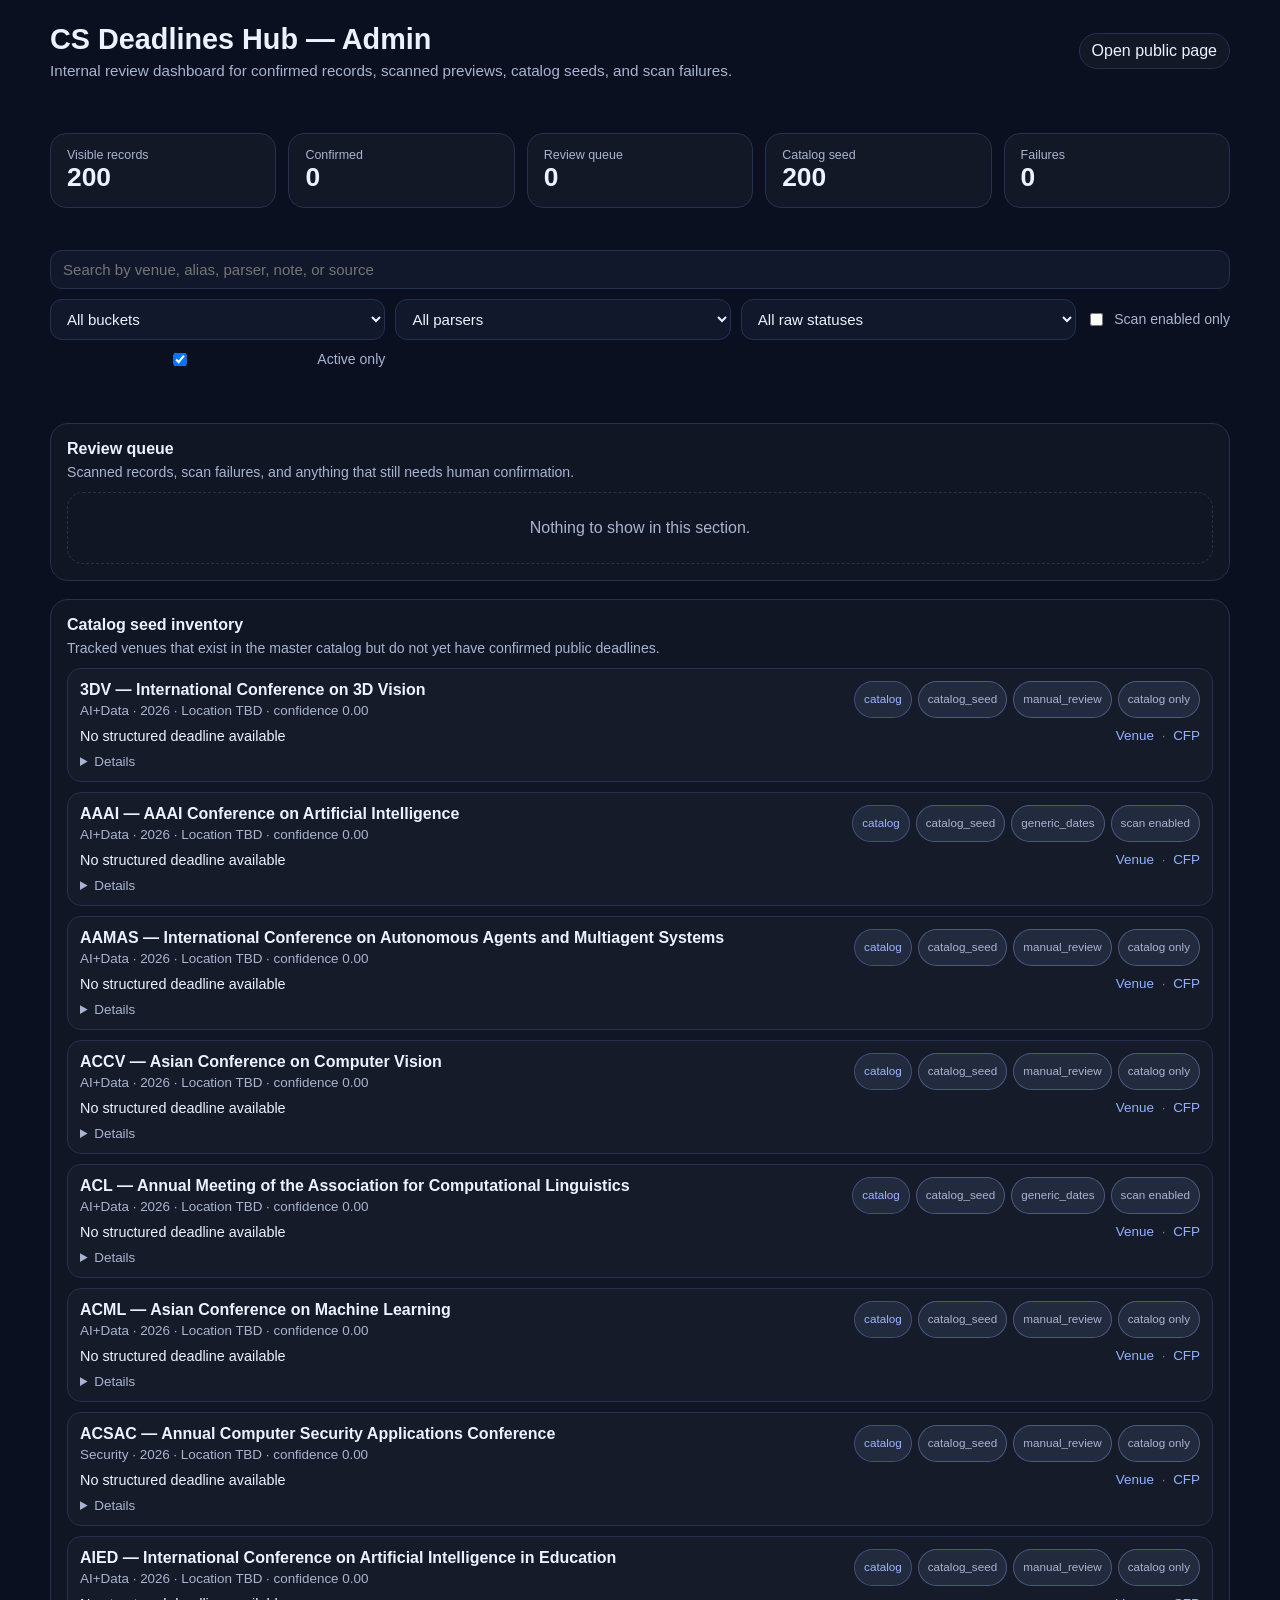
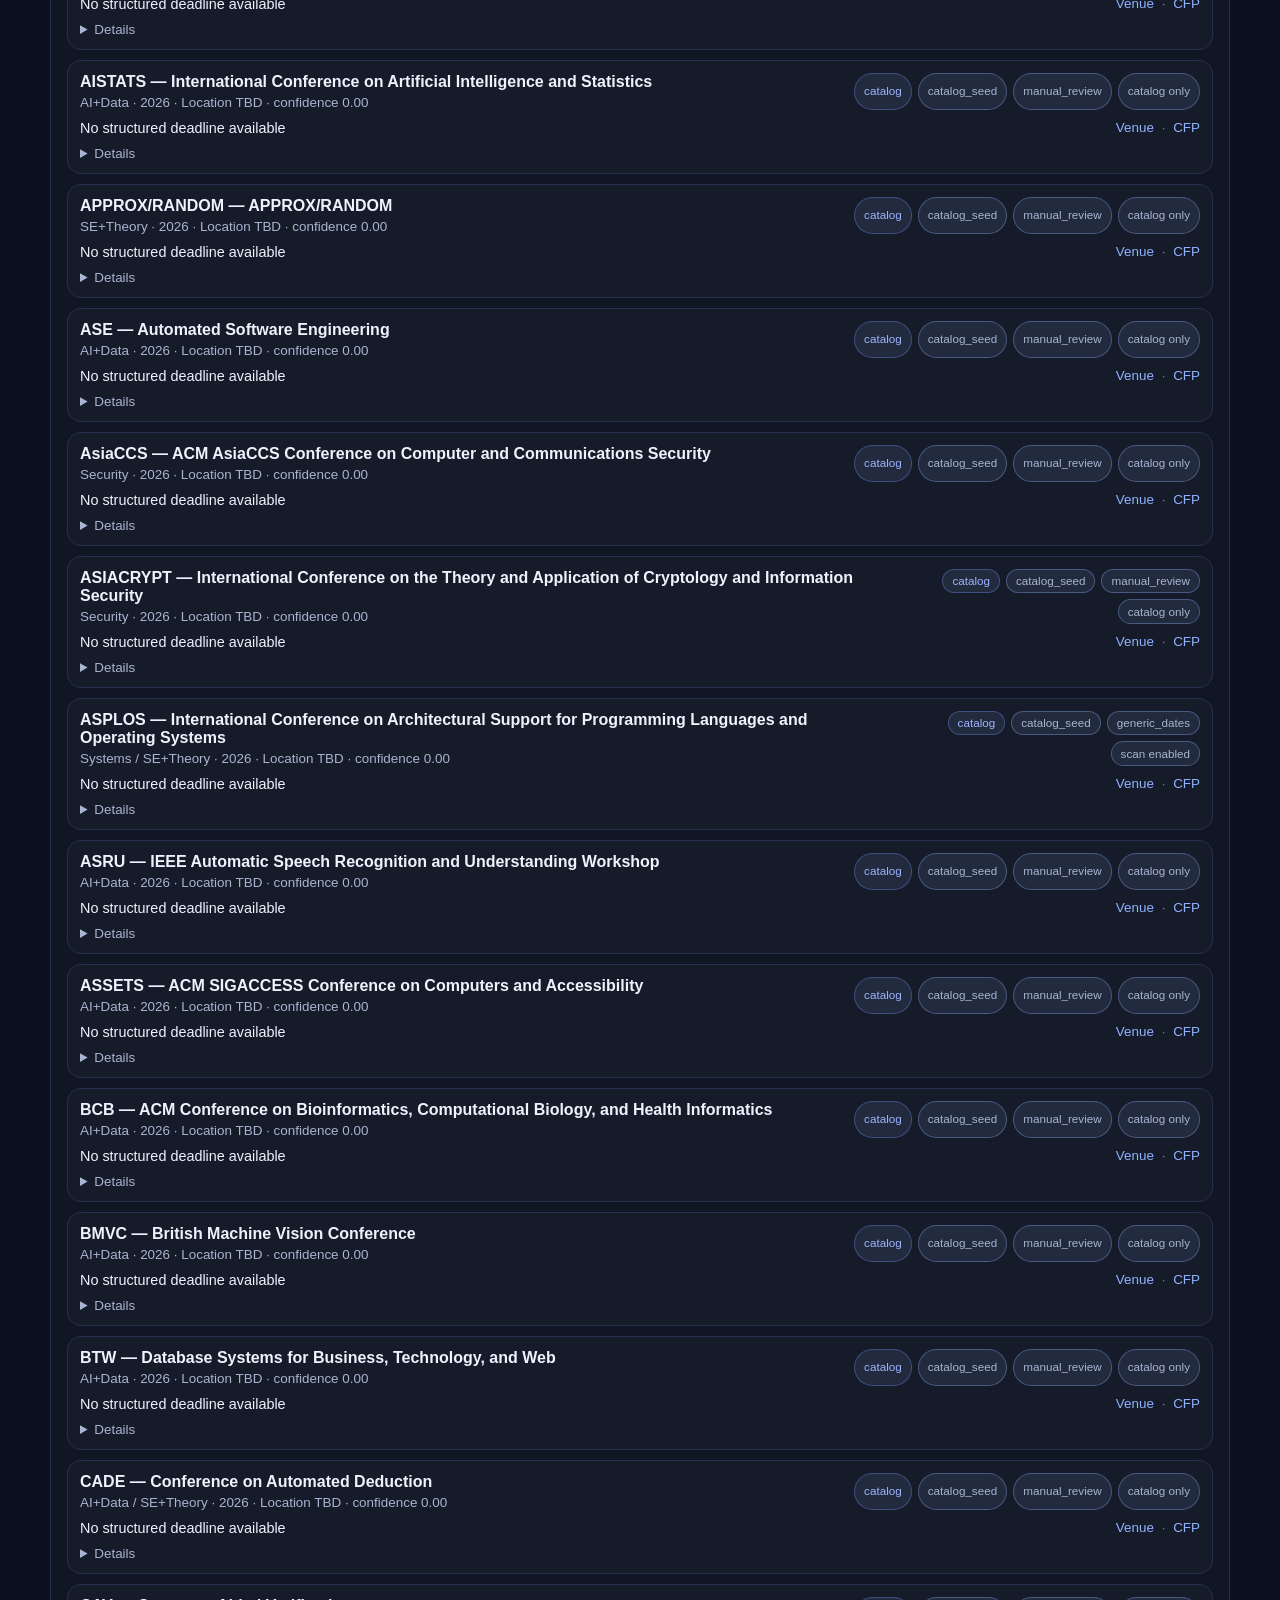
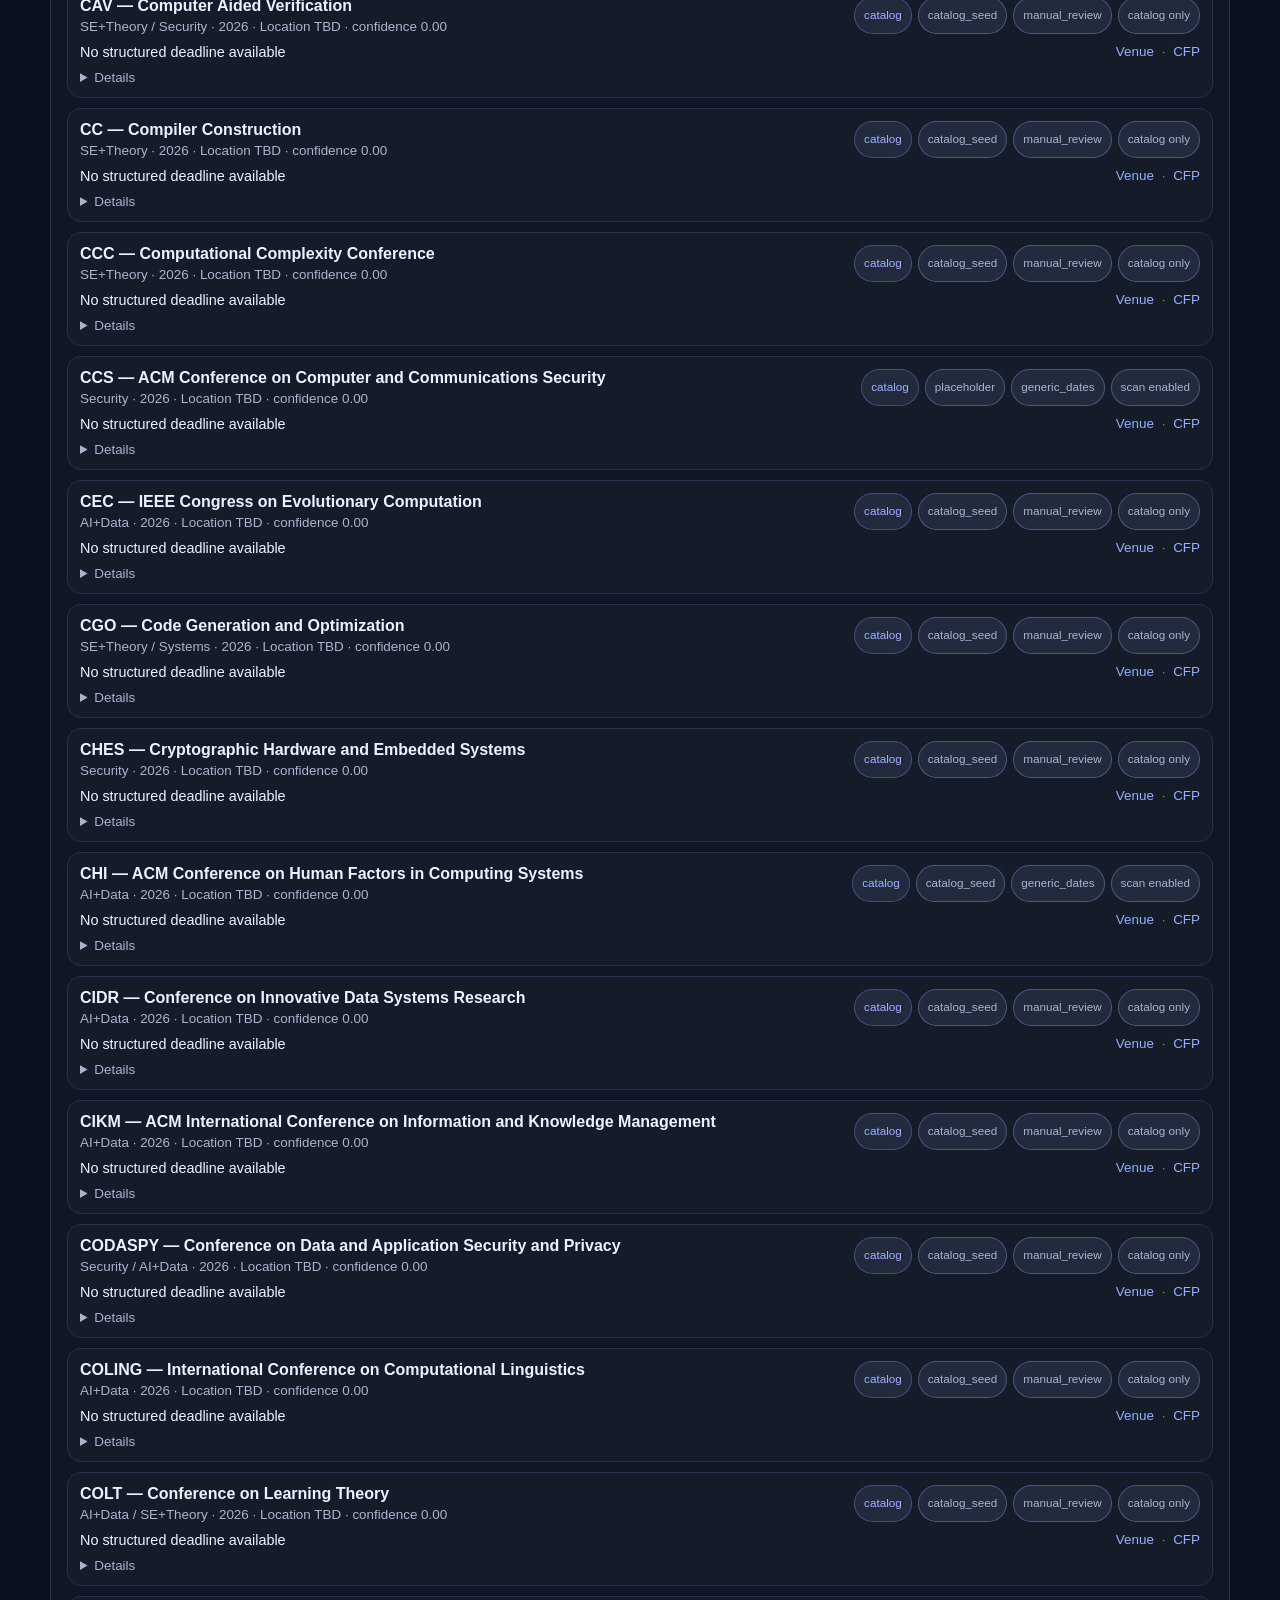
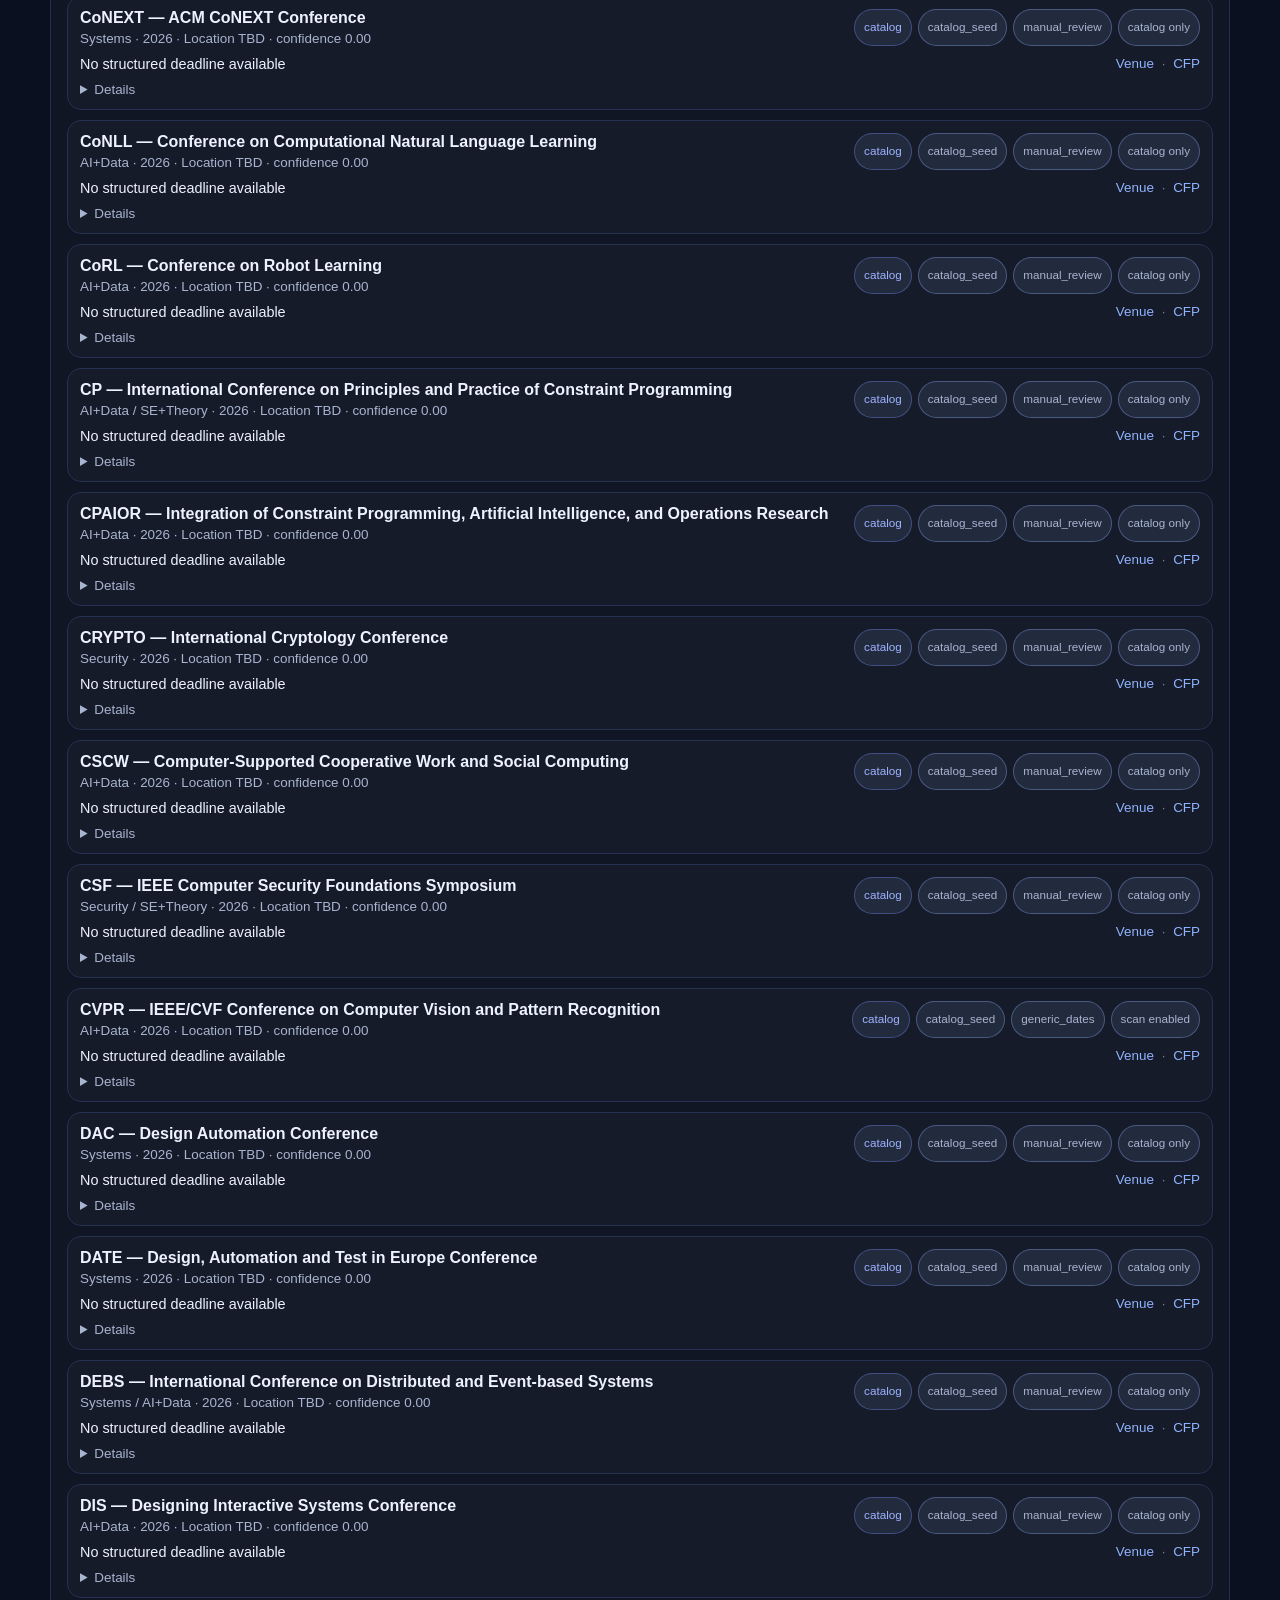
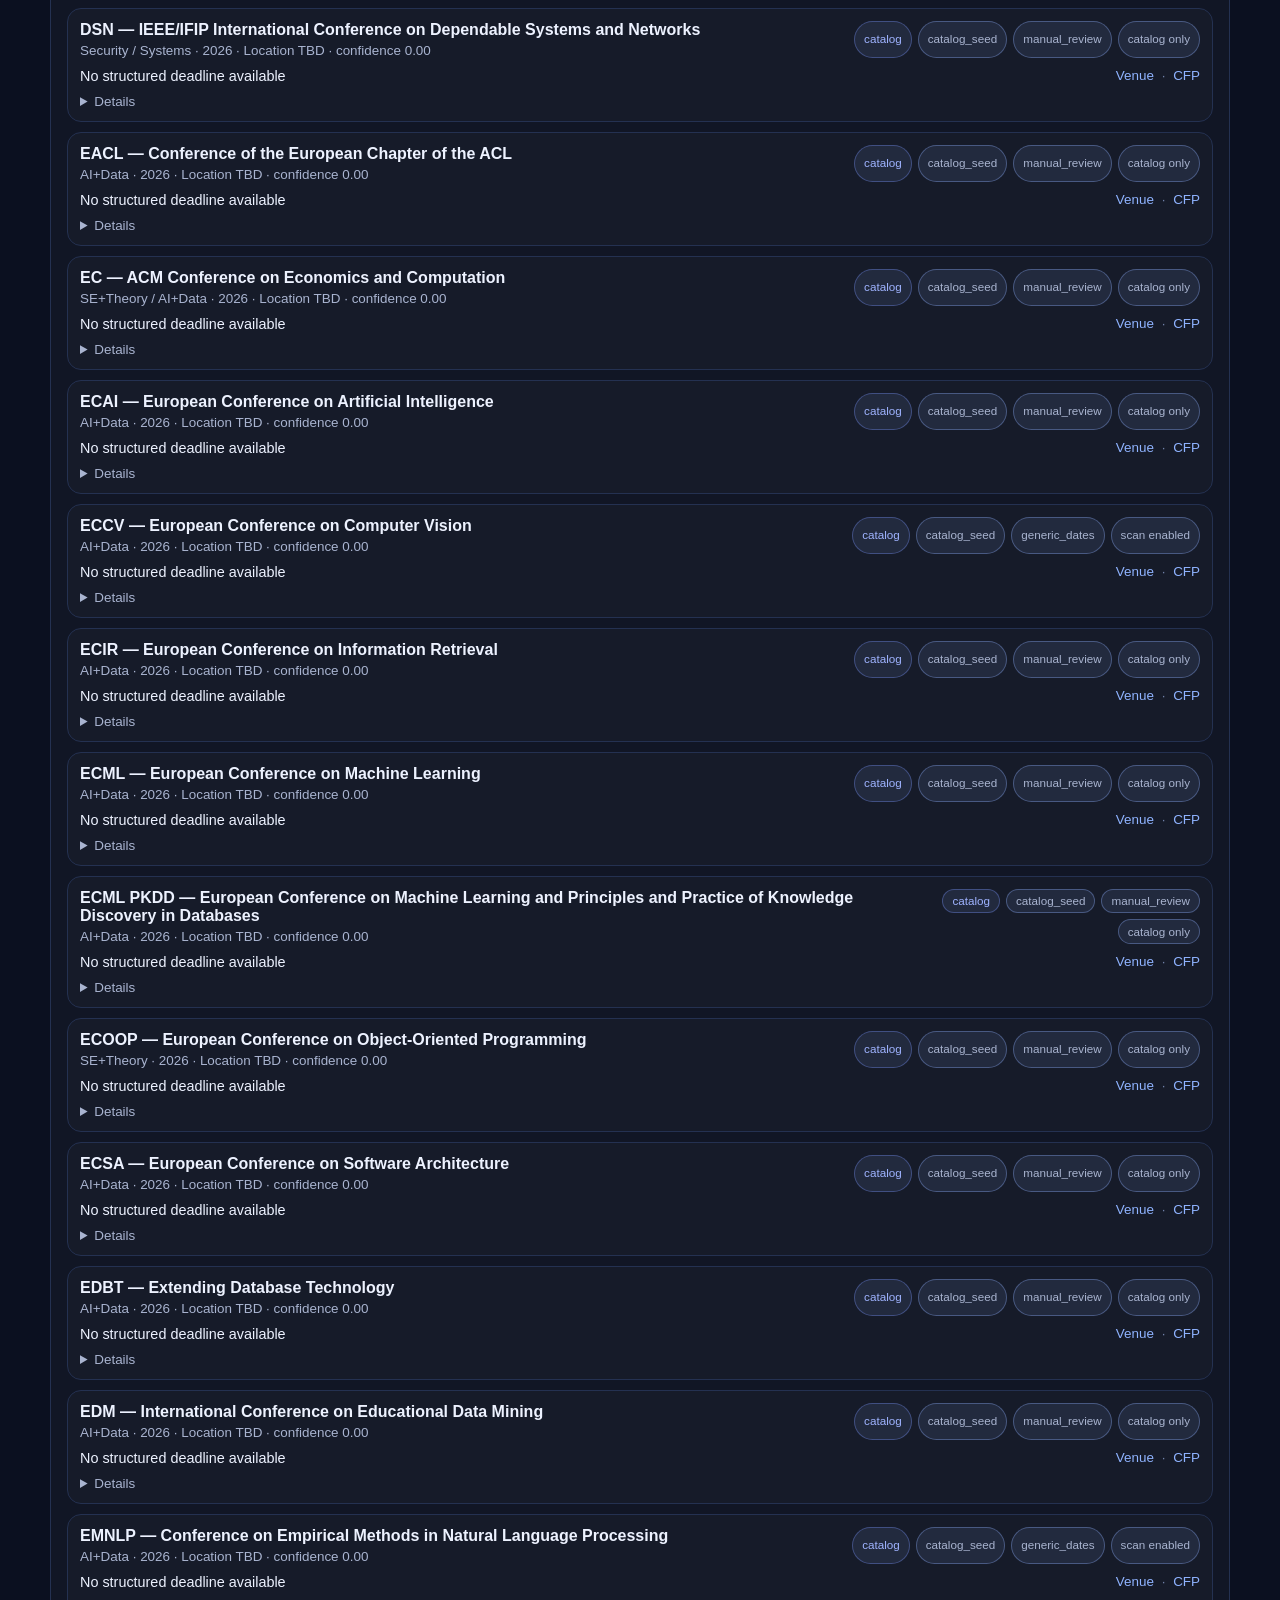
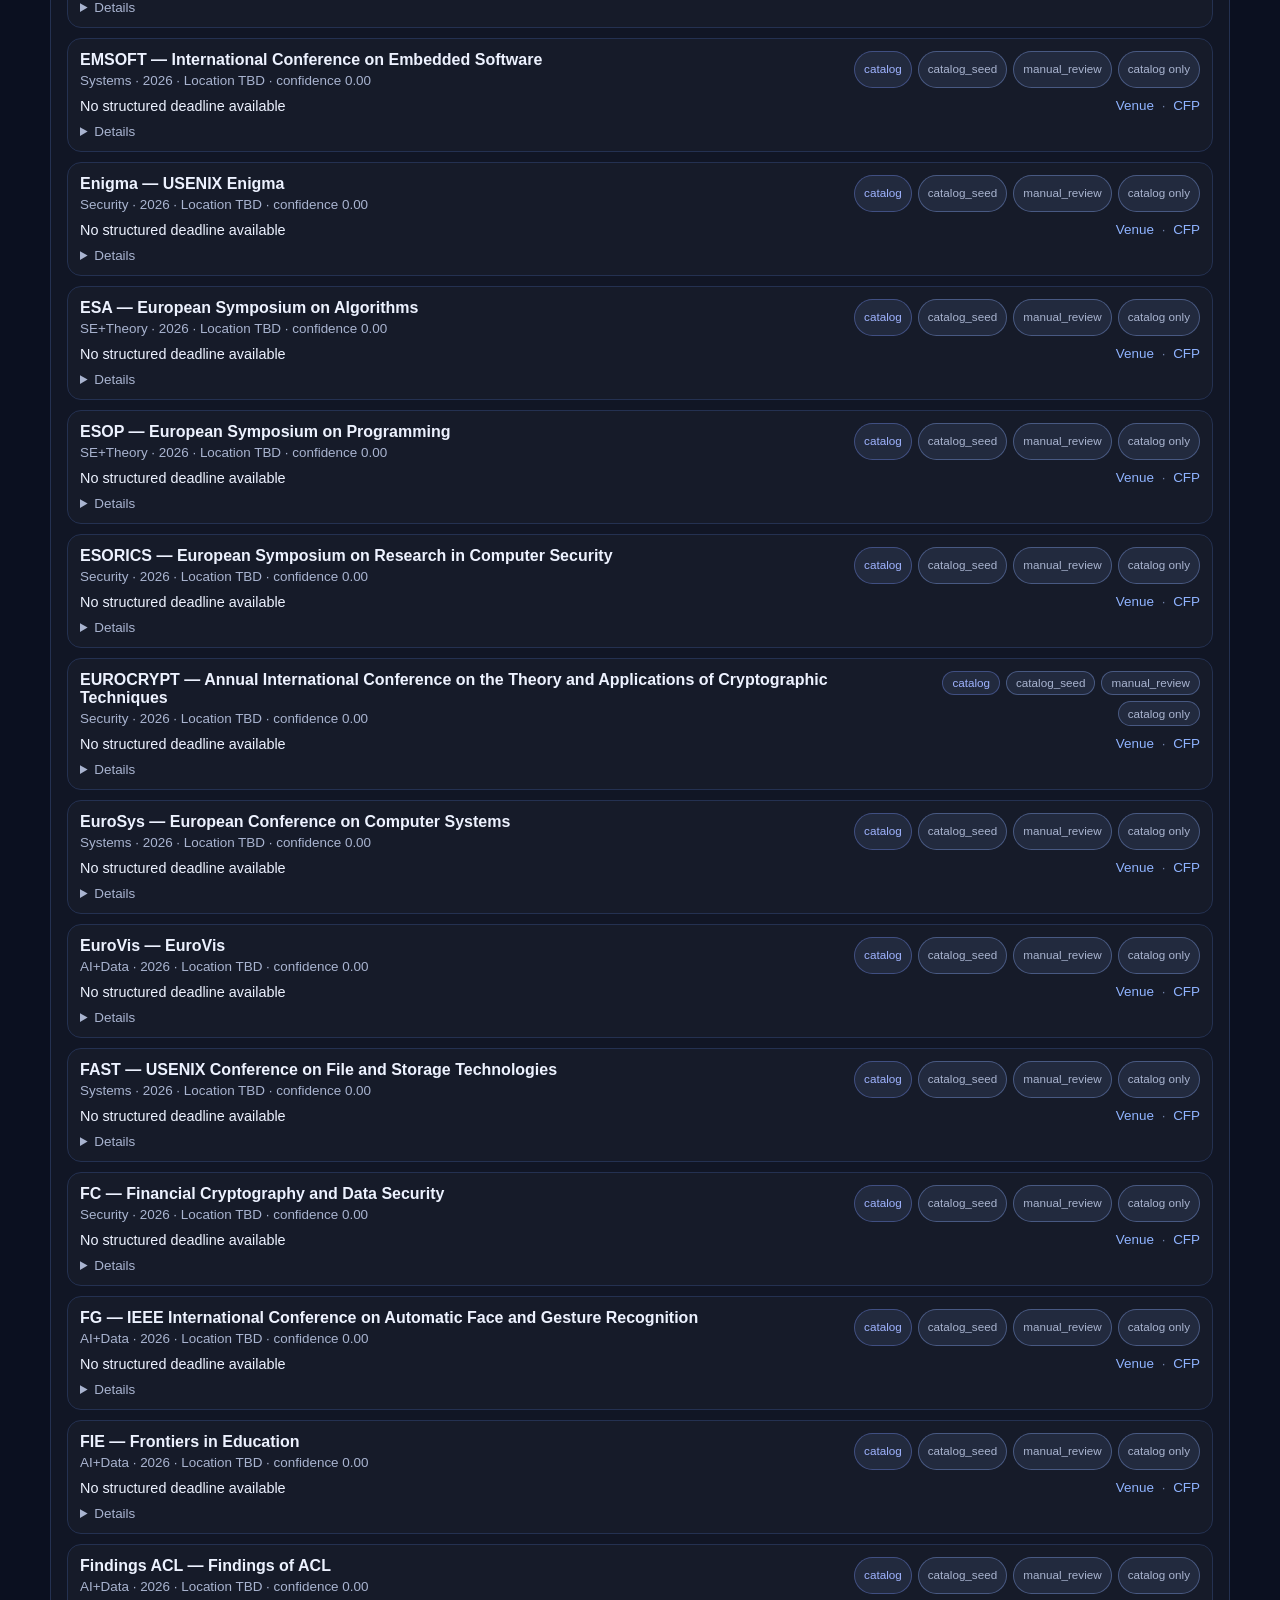
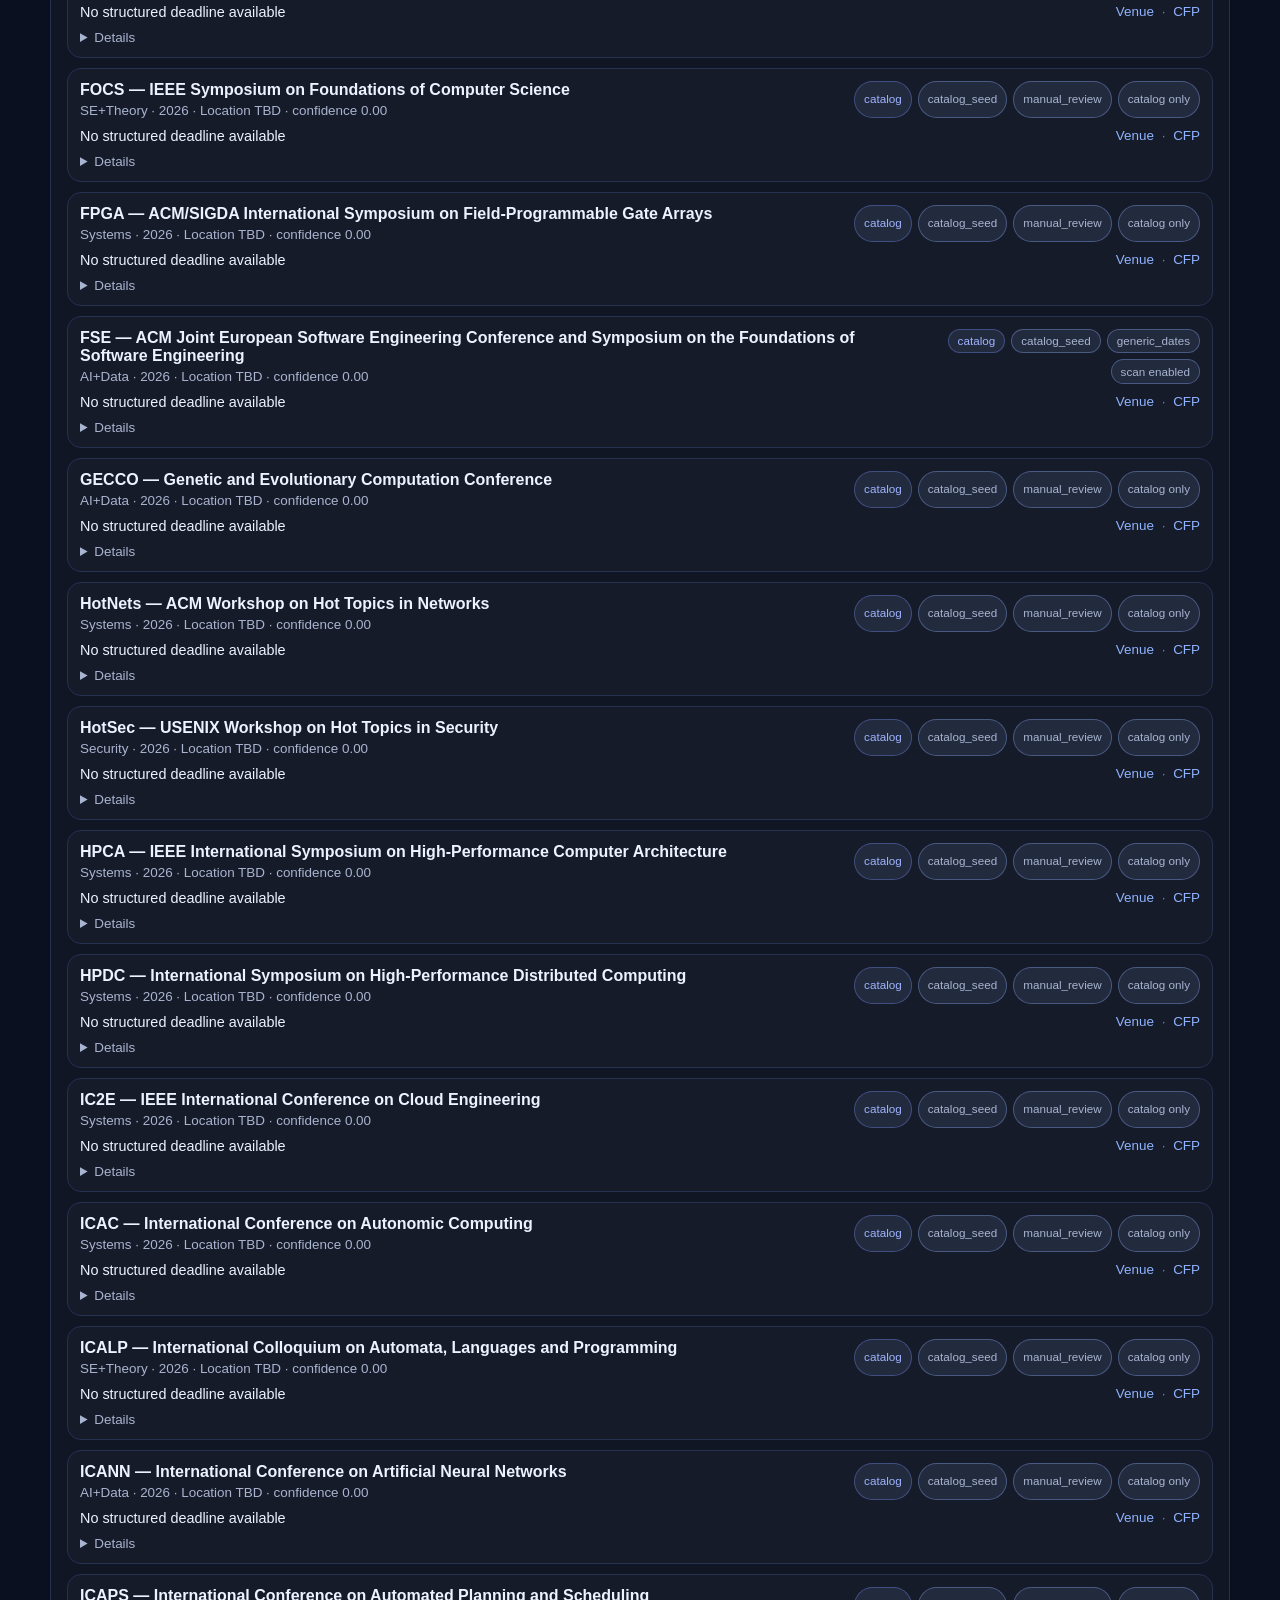
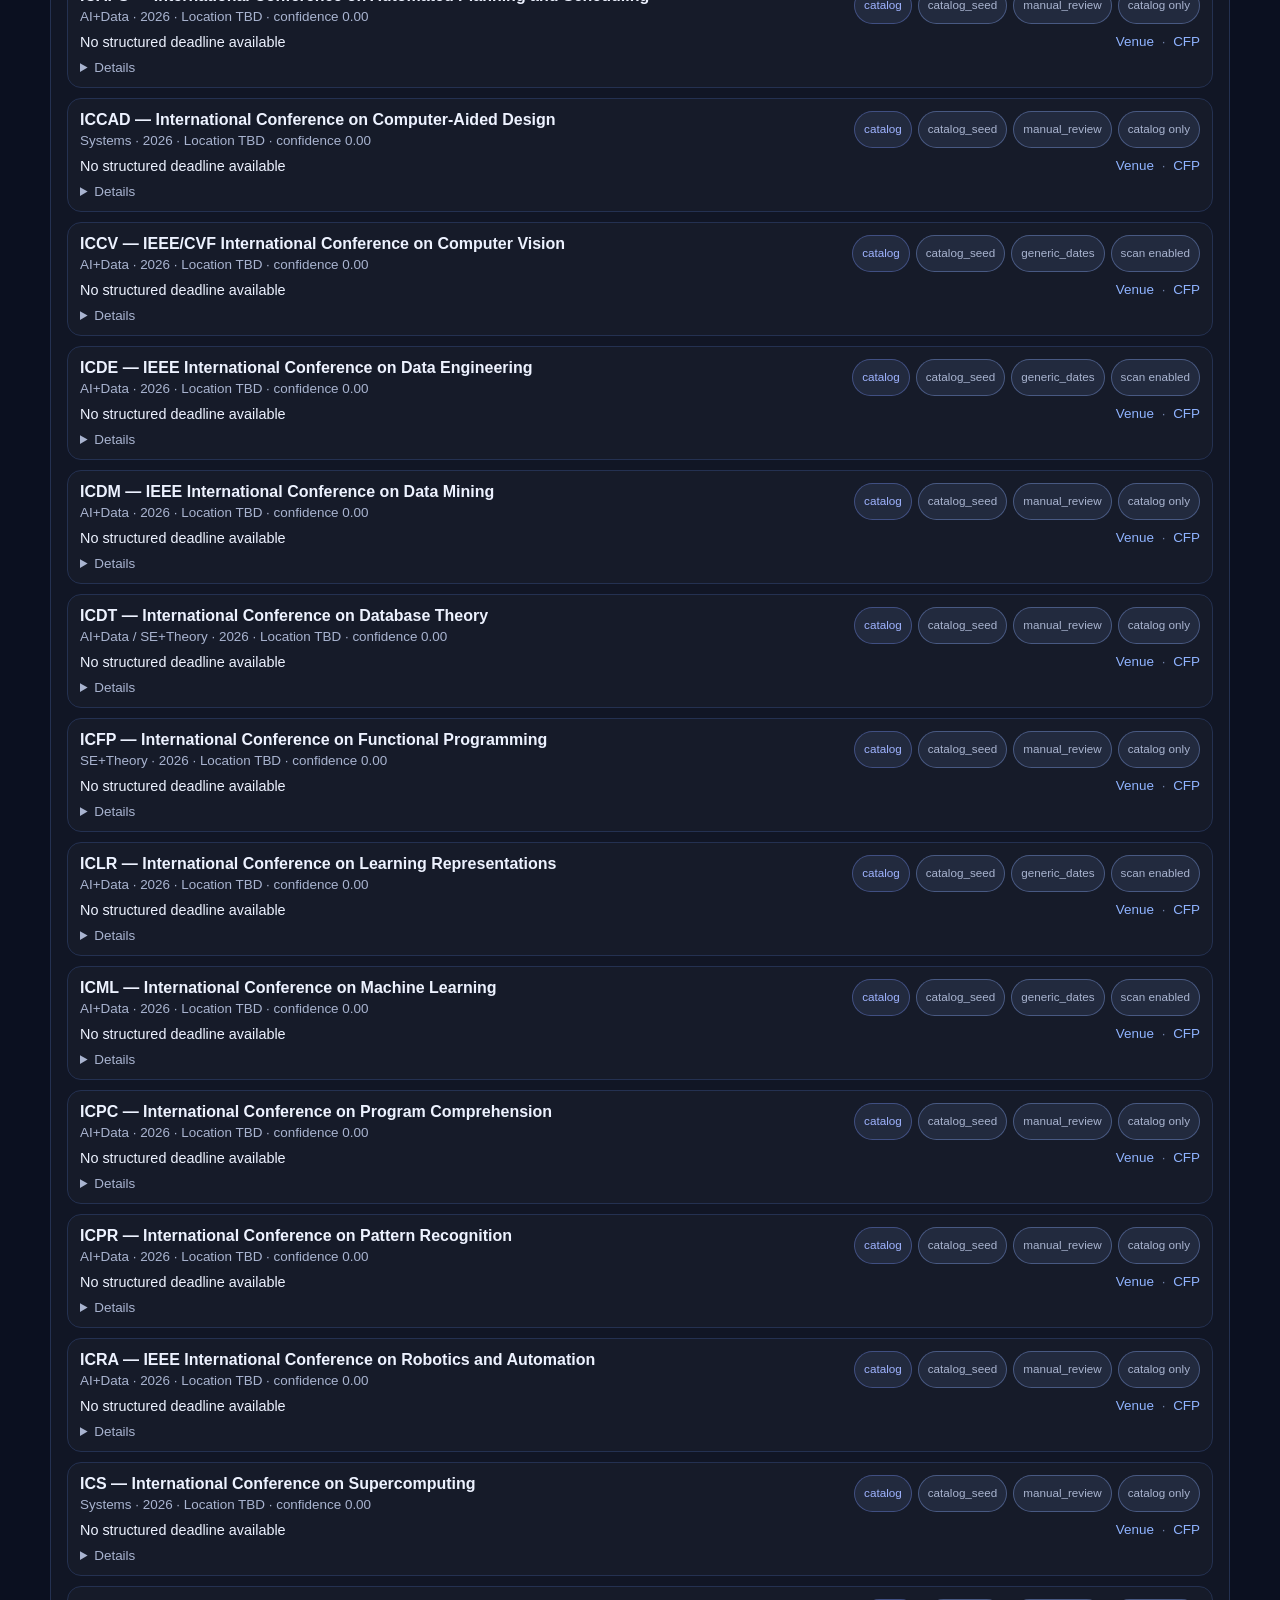
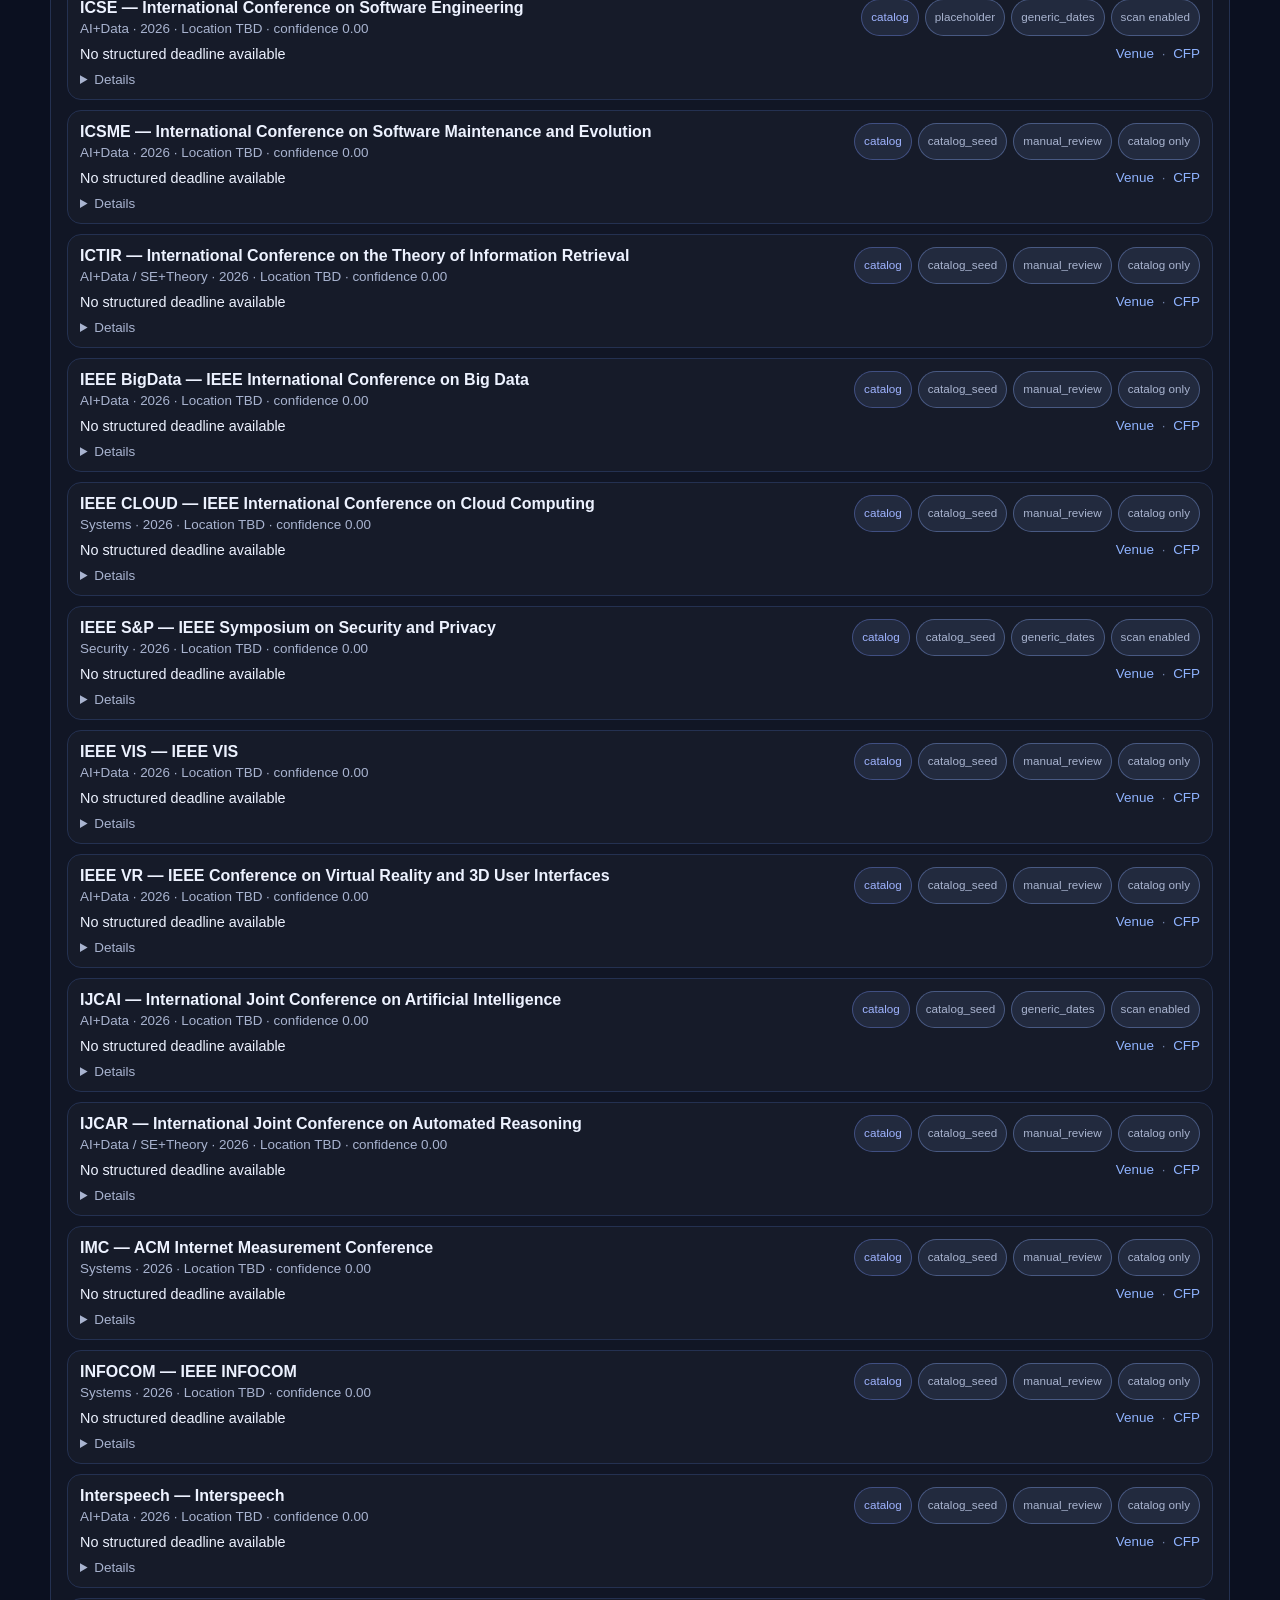
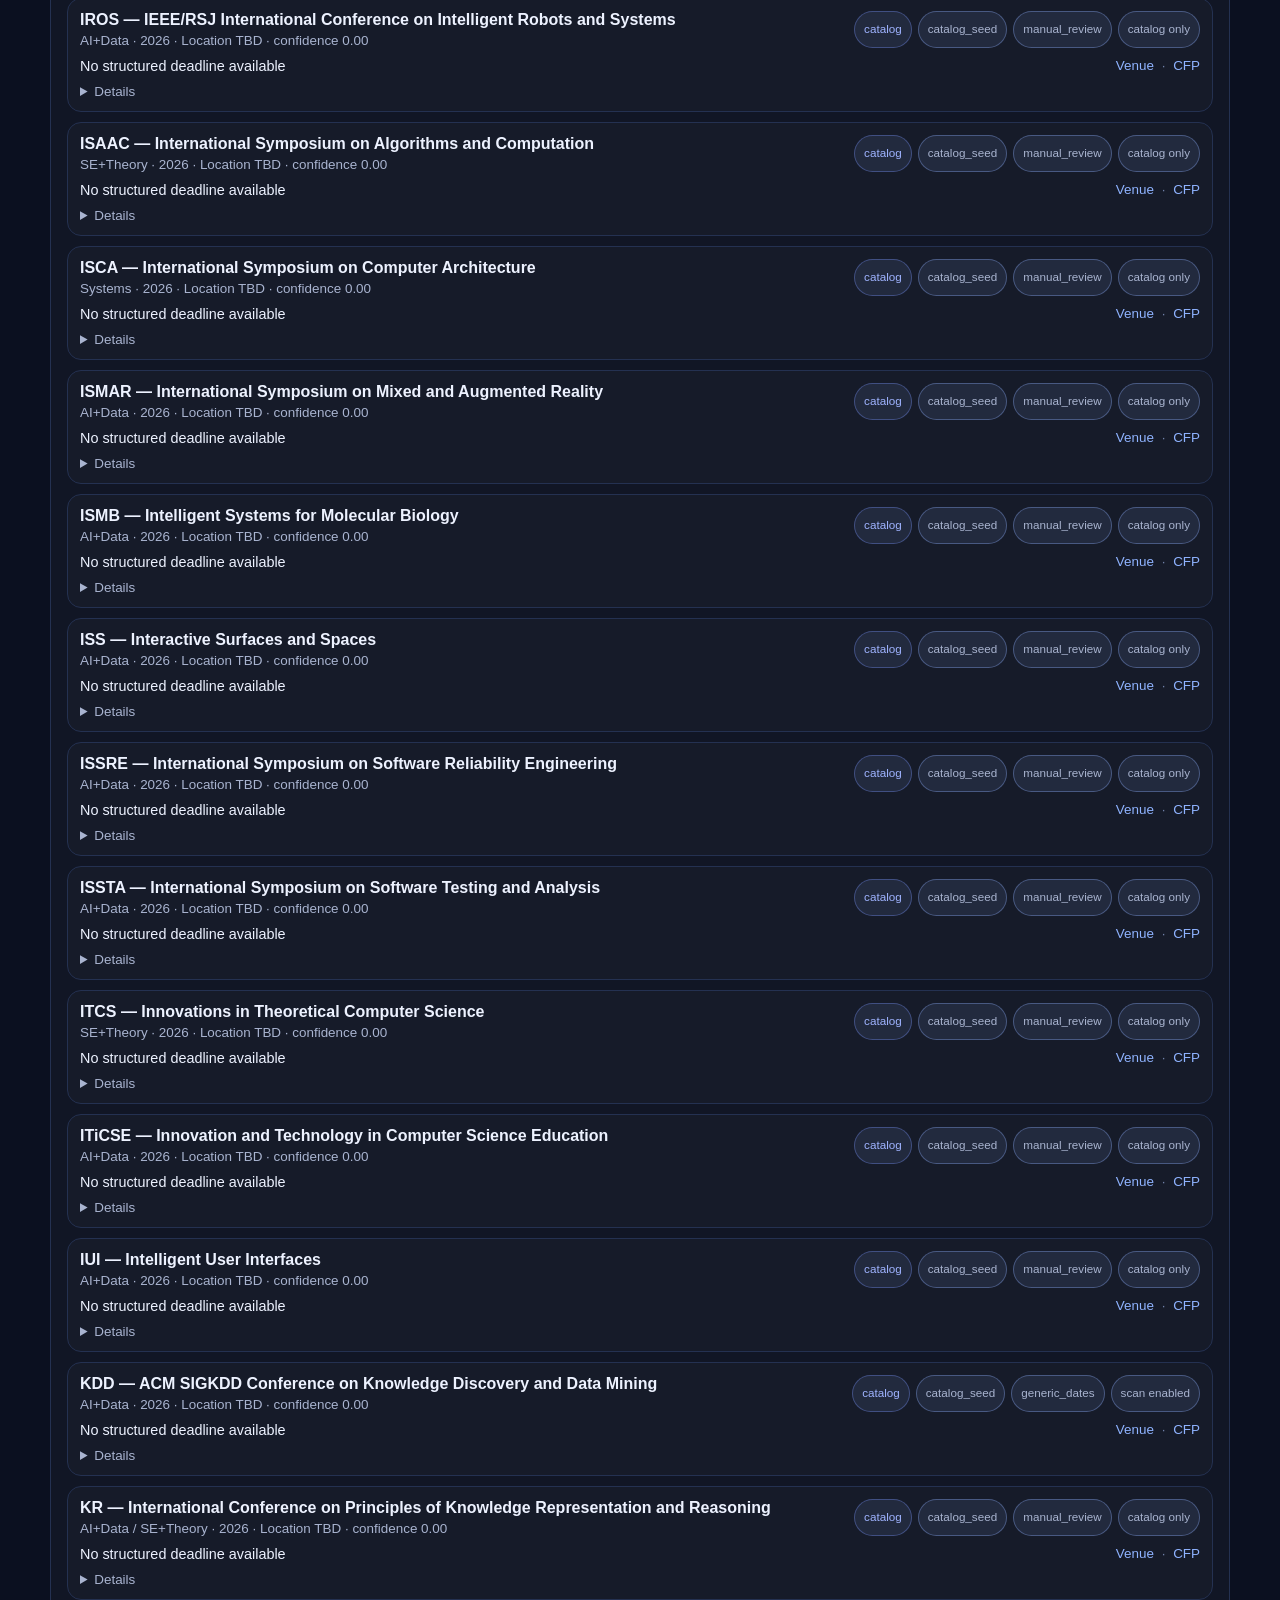
==== docs/admin.html @ 145431d1 "Add files via upload" ====
<!doctype html>
<html lang="en">
<head>
  <meta charset="utf-8" />
  <meta name="viewport" content="width=device-width, initial-scale=1" />
  <title>CS Deadlines Hub — Admin</title>
  <link rel="stylesheet" href="style.css" />
  <link rel="stylesheet" href="admin.css" />
</head>
<body class="admin-page">
  <header class="wrap hero admin-hero">
    <div>
      <h1>CS Deadlines Hub — Admin</h1>
      <p class="sub">Internal review dashboard for confirmed records, scanned previews, catalog seeds, and scan failures.</p>
    </div>
    <nav class="admin-nav">
      <a href="./index.html">Open public page</a>
    </nav>
  </header>

  <section class="wrap admin-summary" id="summaryCards"></section>

  <section class="wrap controls admin-controls">
    <input id="adminSearch" type="search" placeholder="Search by venue, alias, parser, note, or source" />
    <div class="control-row admin-control-row">
      <select id="bucketFilter">
        <option value="">All buckets</option>
        <option value="review">Review queue</option>
        <option value="confirmed">Confirmed</option>
        <option value="catalog">Catalog seed</option>
        <option value="failed">Scan failures</option>
      </select>
      <select id="parserFilter">
        <option value="">All parsers</option>
        <option value="manual">manual</option>
        <option value="generic_dates">generic_dates</option>
        <option value="structured_dates">structured_dates</option>
      </select>
      <select id="statusFilter">
        <option value="">All raw statuses</option>
      </select>
      <label class="toggle"><input id="scanEnabledOnly" type="checkbox" /><span>Scan enabled only</span></label>
      <label class="toggle"><input id="activeOnly" type="checkbox" checked /><span>Active only</span></label>
    </div>
  </section>

  <main class="wrap admin-layout">
    <section class="admin-panel">
      <div class="panel-head">
        <h2>Review queue</h2>
        <p>Scanned records, scan failures, and anything that still needs human confirmation.</p>
      </div>
      <div id="reviewQueue" class="admin-list"></div>
    </section>

    <section class="admin-panel">
      <div class="panel-head">
        <h2>Catalog seed inventory</h2>
        <p>Tracked venues that exist in the master catalog but do not yet have confirmed public deadlines.</p>
      </div>
      <div id="catalogSeeds" class="admin-list"></div>
    </section>

    <section class="admin-panel">
      <div class="panel-head">
        <h2>Scan failures</h2>
        <p>Fetch and parser failures that need a URL fix, parser change, or manual override.</p>
      </div>
      <div id="scanFailures" class="admin-list"></div>
    </section>

    <section class="admin-panel wide">
      <div class="panel-head">
        <h2>All tracked venues</h2>
        <p>Full operational inventory view. Use this for audits, parser cleanup, and status triage.</p>
      </div>
      <div class="table-wrap">
        <table class="admin-table" id="adminTable">
          <thead>
            <tr>
              <th>Venue</th>
              <th>Bucket</th>
              <th>Raw status</th>
              <th>Parser</th>
              <th>Scan</th>
              <th>Confidence</th>
              <th>Checked</th>
              <th>Source</th>
            </tr>
          </thead>
          <tbody></tbody>
        </table>
      </div>
    </section>
  </main>

  <template id="adminRowTemplate">
    <article class="admin-row">
      <div class="admin-row-top">
        <div>
          <div class="admin-title"></div>
          <div class="admin-meta"></div>
        </div>
        <div class="admin-badges"></div>
      </div>
      <div class="admin-row-body">
        <div class="admin-deadline"></div>
        <div class="admin-links"></div>
      </div>
      <details class="admin-details">
        <summary>Details</summary>
        <div class="admin-details-grid">
          <div><strong>Notes</strong><div class="detail-notes"></div></div>
          <div><strong>Scan preview</strong><div class="detail-preview"></div></div>
        </div>
      </details>
    </article>
  </template>

  <script src="admin.js"></script>
</body>
</html>
---- docs/style.css ----
:root {
  --bg: #0b1020;
  --panel: #11182b;
  --panel-2: #0f1627;
  --text: #edf2ff;
  --muted: #a9b4d0;
  --line: #243151;
  --accent: #8fb3ff;
  --success: #7ee0a0;
  --warning: #ffd166;
  --danger: #ff7b7b;
  --chip: #c7d2fe;
}

* { box-sizing: border-box; }

body {
  margin: 0;
  font-family: -apple-system, BlinkMacSystemFont, "Segoe UI", Inter, sans-serif;
  background: linear-gradient(180deg, #0b1020 0%, #0c1426 100%);
  color: var(--text);
}

.wrap {
  max-width: 1220px;
  margin: 0 auto;
  padding: 18px 20px;
}

.hero {
  display: flex;
  justify-content: space-between;
  align-items: end;
  gap: 18px;
  padding-top: 24px;
}

h1 {
  margin: 0;
  font-size: 1.8rem;
  line-height: 1.1;
}

.sub {
  margin: 6px 0 0;
  color: var(--muted);
  font-size: 0.95rem;
}

.summary-box {
  min-width: 132px;
  background: var(--panel);
  border: 1px solid var(--line);
  border-radius: 16px;
  padding: 12px 14px;
  text-align: right;
}

.summary-label {
  color: var(--muted);
  font-size: 0.78rem;
}

.summary-value {
  font-size: 1.65rem;
  font-weight: 700;
}

.controls {
  display: grid;
  gap: 10px;
  padding-top: 8px;
}

input, select {
  width: 100%;
  background: var(--panel);
  color: var(--text);
  border: 1px solid var(--line);
  border-radius: 12px;
  padding: 10px 12px;
  font-size: 0.94rem;
}

.quick-areas {
  display: flex;
  flex-wrap: wrap;
  gap: 8px;
}

.area-btn {
  background: rgba(255,255,255,0.03);
  color: var(--muted);
  border: 1px solid var(--line);
  border-radius: 999px;
  padding: 7px 11px;
  font-size: 0.82rem;
  cursor: pointer;
}

.area-btn.active {
  color: var(--text);
  border-color: rgba(143,179,255,0.45);
  background: rgba(143,179,255,0.12);
}

.control-row {
  display: grid;
  grid-template-columns: 1.1fr 1.1fr 1.1fr auto;
  gap: 10px;
  align-items: center;
}

.toggle {
  display: inline-flex;
  align-items: center;
  gap: 8px;
  color: var(--muted);
  font-size: 0.88rem;
  white-space: nowrap;
}

.list {
  display: flex;
  flex-direction: column;
  gap: 8px;
  padding-bottom: 32px;
}

.venue-row {
  background: linear-gradient(180deg, rgba(19,26,44,0.95) 0%, rgba(16,23,40,0.95) 100%);
  border: 1px solid var(--line);
  border-radius: 16px;
  padding: 10px 14px;
  box-shadow: 0 6px 18px rgba(0,0,0,0.18);
}

.venue-row:hover {
  background: linear-gradient(180deg, rgba(23,31,51,0.98) 0%, rgba(18,26,44,0.98) 100%);
}

.row-main {
  display: grid;
  grid-template-columns: minmax(0, 1fr) 290px;
  gap: 16px;
  align-items: center;
}

.row-left {
  min-width: 0;
}

.meta-line {
  display: flex;
  align-items: center;
  gap: 8px;
  flex-wrap: wrap;
  min-height: 24px;
}

.badge {
  display: inline-flex;
  align-items: center;
  border-radius: 999px;
  padding: 3px 9px;
  font-size: 0.73rem;
  line-height: 1;
  border: 1px solid rgba(143,179,255,0.35);
  color: var(--accent);
  background: rgba(143,179,255,0.10);
  white-space: nowrap;
}

.badge.scan-on {
  color: var(--success);
  border-color: rgba(126,224,160,0.35);
  background: rgba(126,224,160,0.10);
}

.meta-text {
  color: var(--muted);
  font-size: 0.82rem;
  min-width: 0;
  overflow: hidden;
  text-overflow: ellipsis;
  white-space: nowrap;
}

.dot, .slash {
  color: #7080a7;
  margin: 0 4px;
}

.area-text {
  font-weight: 600;
}

.area-ai-data { color: #8cc8ff; }
.area-systems { color: #7ee0a0; }
.area-security { color: #ff9b9b; }
.area-se-theory { color: #b8a0ff; }

.location-wrap { display: inline; }

.title {
  margin: 5px 0 4px;
  font-size: 1.02rem;
  line-height: 1.22;
  font-weight: 700;
  color: var(--text);
}

.links-line {
  display: flex;
  align-items: center;
  gap: 6px;
  font-size: 0.8rem;
}

a {
  color: var(--accent);
  text-decoration: none;
}

a:hover {
  text-decoration: underline;
}

.row-right {
  text-align: right;
  min-width: 0;
}

.status-line {
  margin-bottom: 2px;
}

.status-chip {
  display: inline-flex;
  align-items: center;
  border-radius: 999px;
  padding: 3px 9px;
  font-size: 0.72rem;
  border: 1px solid var(--line);
  color: var(--muted);
  background: rgba(255,255,255,0.03);
}

.status-chip.upcoming {
  color: var(--success);
  border-color: rgba(126,224,160,0.35);
  background: rgba(126,224,160,0.10);
}

.status-chip.soon {
  color: var(--warning);
  border-color: rgba(255,209,102,0.35);
  background: rgba(255,209,102,0.10);
}

.status-chip.urgent {
  color: #ffb0b0;
  border-color: rgba(255,123,123,0.45);
  background: rgba(255,123,123,0.10);
}

.status-chip.passed {
  color: #c2cadf;
  border-color: rgba(194,202,223,0.25);
  background: rgba(194,202,223,0.06);
}

.deadline-primary {
  font-size: 0.95rem;
  font-weight: 700;
  color: var(--text);
  line-height: 1.2;
}

.deadline-secondary {
  margin-top: 2px;
  color: var(--muted);
  font-size: 0.78rem;
  line-height: 1.25;
}

.empty-state {
  text-align: center;
  color: var(--muted);
  padding: 26px 16px;
  border: 1px dashed var(--line);
  border-radius: 16px;
}

@media (max-width: 980px) {
  .control-row {
    grid-template-columns: 1fr 1fr;
  }

  .row-main {
    grid-template-columns: 1fr;
    gap: 8px;
  }

  .row-right {
    text-align: left;
  }
}

@media (max-width: 720px) {
  .hero {
    flex-direction: column;
    align-items: stretch;
  }

  .control-row {
    grid-template-columns: 1fr;
  }

  .meta-text {
    white-space: normal;
  }

  .links-line {
    flex-wrap: wrap;
  }

  .title {
    font-size: 0.96rem;
  }
}
---- docs/admin.css ----
.admin-page {
  background: #0b1020;
}

.admin-hero {
  align-items: center;
}

.admin-nav a {
  display: inline-flex;
  align-items: center;
  padding: 8px 12px;
  border: 1px solid var(--line);
  border-radius: 999px;
  color: var(--text);
  background: rgba(255,255,255,0.03);
}

.admin-summary {
  display: grid;
  grid-template-columns: repeat(auto-fit, minmax(160px, 1fr));
  gap: 12px;
  margin-top: 18px;
}

.summary-card {
  padding: 14px 16px;
  border: 1px solid var(--line);
  border-radius: 16px;
  background: rgba(255,255,255,0.03);
}

.admin-controls {
  margin-top: 16px;
}

.admin-control-row {
  flex-wrap: wrap;
}

.admin-layout {
  display: grid;
  gap: 18px;
  margin-top: 18px;
  padding-bottom: 40px;
}

.admin-panel {
  border: 1px solid var(--line);
  border-radius: 18px;
  background: rgba(255,255,255,0.025);
  padding: 16px;
}

.panel-head {
  margin-bottom: 12px;
}

.panel-head h2 {
  margin: 0 0 6px;
  font-size: 1rem;
}

.panel-head p {
  margin: 0;
  color: var(--muted);
  font-size: 0.88rem;
}

.admin-list {
  display: grid;
  gap: 10px;
}

.admin-row {
  border: 1px solid var(--line);
  border-radius: 14px;
  padding: 12px;
  background: rgba(255,255,255,0.02);
}

.admin-row-top {
  display: flex;
  justify-content: space-between;
  gap: 12px;
}

.admin-title {
  font-weight: 700;
  margin-bottom: 4px;
}

.admin-meta,
.table-sub,
.admin-details,
.admin-links {
  color: var(--muted);
  font-size: 0.84rem;
}

.admin-badges {
  display: flex;
  flex-wrap: wrap;
  gap: 6px;
  justify-content: flex-end;
}

.admin-row-body {
  display: flex;
  justify-content: space-between;
  gap: 10px;
  margin-top: 10px;
  align-items: center;
}

.admin-deadline {
  font-size: 0.9rem;
  color: var(--text);
}

.admin-details {
  margin-top: 10px;
}

.admin-details summary {
  cursor: pointer;
}

.admin-details-grid {
  display: grid;
  grid-template-columns: 1fr 1fr;
  gap: 12px;
  margin-top: 10px;
}

.table-wrap {
  overflow-x: auto;
}

.admin-table {
  width: 100%;
  border-collapse: collapse;
  font-size: 0.9rem;
}

.admin-table th,
.admin-table td {
  text-align: left;
  padding: 10px 8px;
  border-bottom: 1px solid var(--line);
  vertical-align: top;
}

.badge.review { border-color: rgba(255, 209, 102, 0.4); color: #ffd166; }
.badge.failed { border-color: rgba(255, 107, 107, 0.4); color: #ff8f8f; }
.badge.confirmed { border-color: rgba(126, 224, 160, 0.35); color: #7ee0a0; }
.badge.catalog { border-color: rgba(120, 150, 255, 0.35); color: #9fb3ff; }
.badge.raw-status, .badge.parser, .badge.scan { color: var(--muted); }

@media (max-width: 760px) {
  .admin-row-top,
  .admin-row-body,
  .admin-details-grid {
    grid-template-columns: 1fr;
    display: grid;
  }
  .admin-badges { justify-content: flex-start; }
}
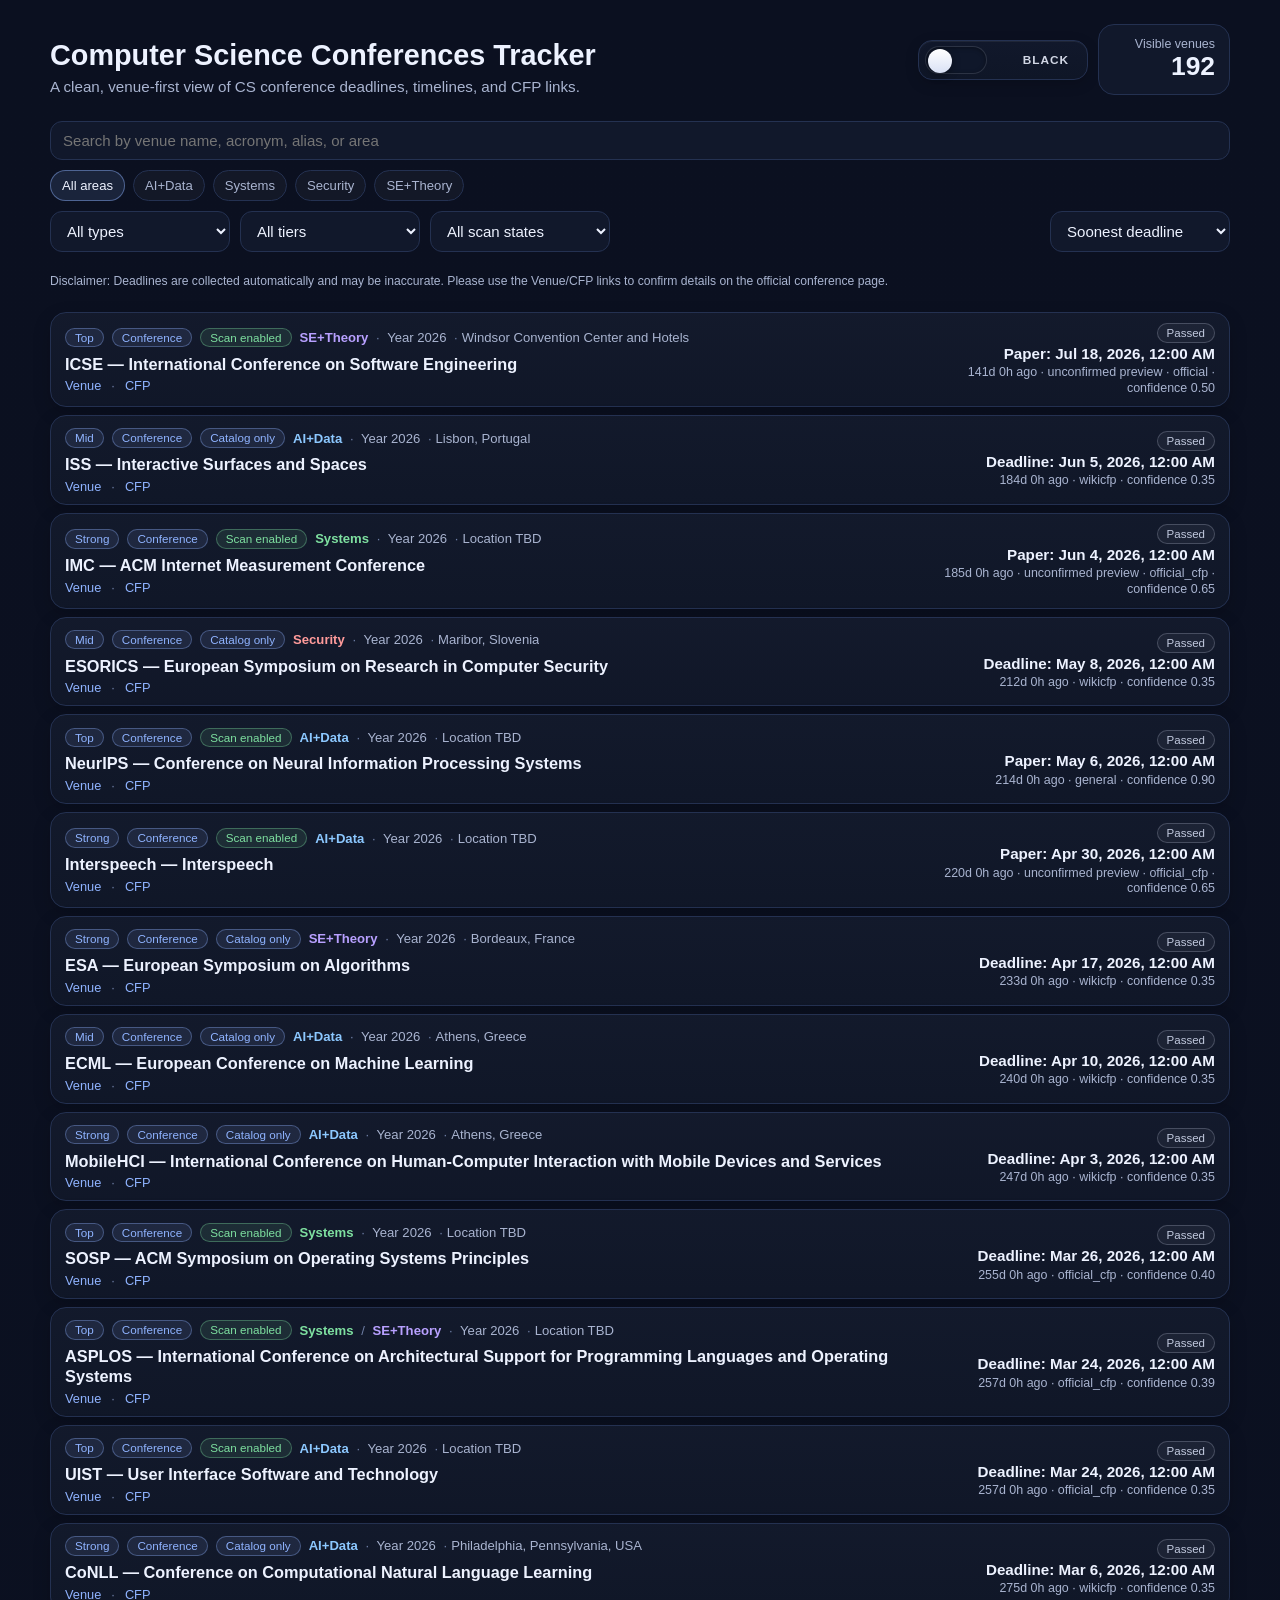
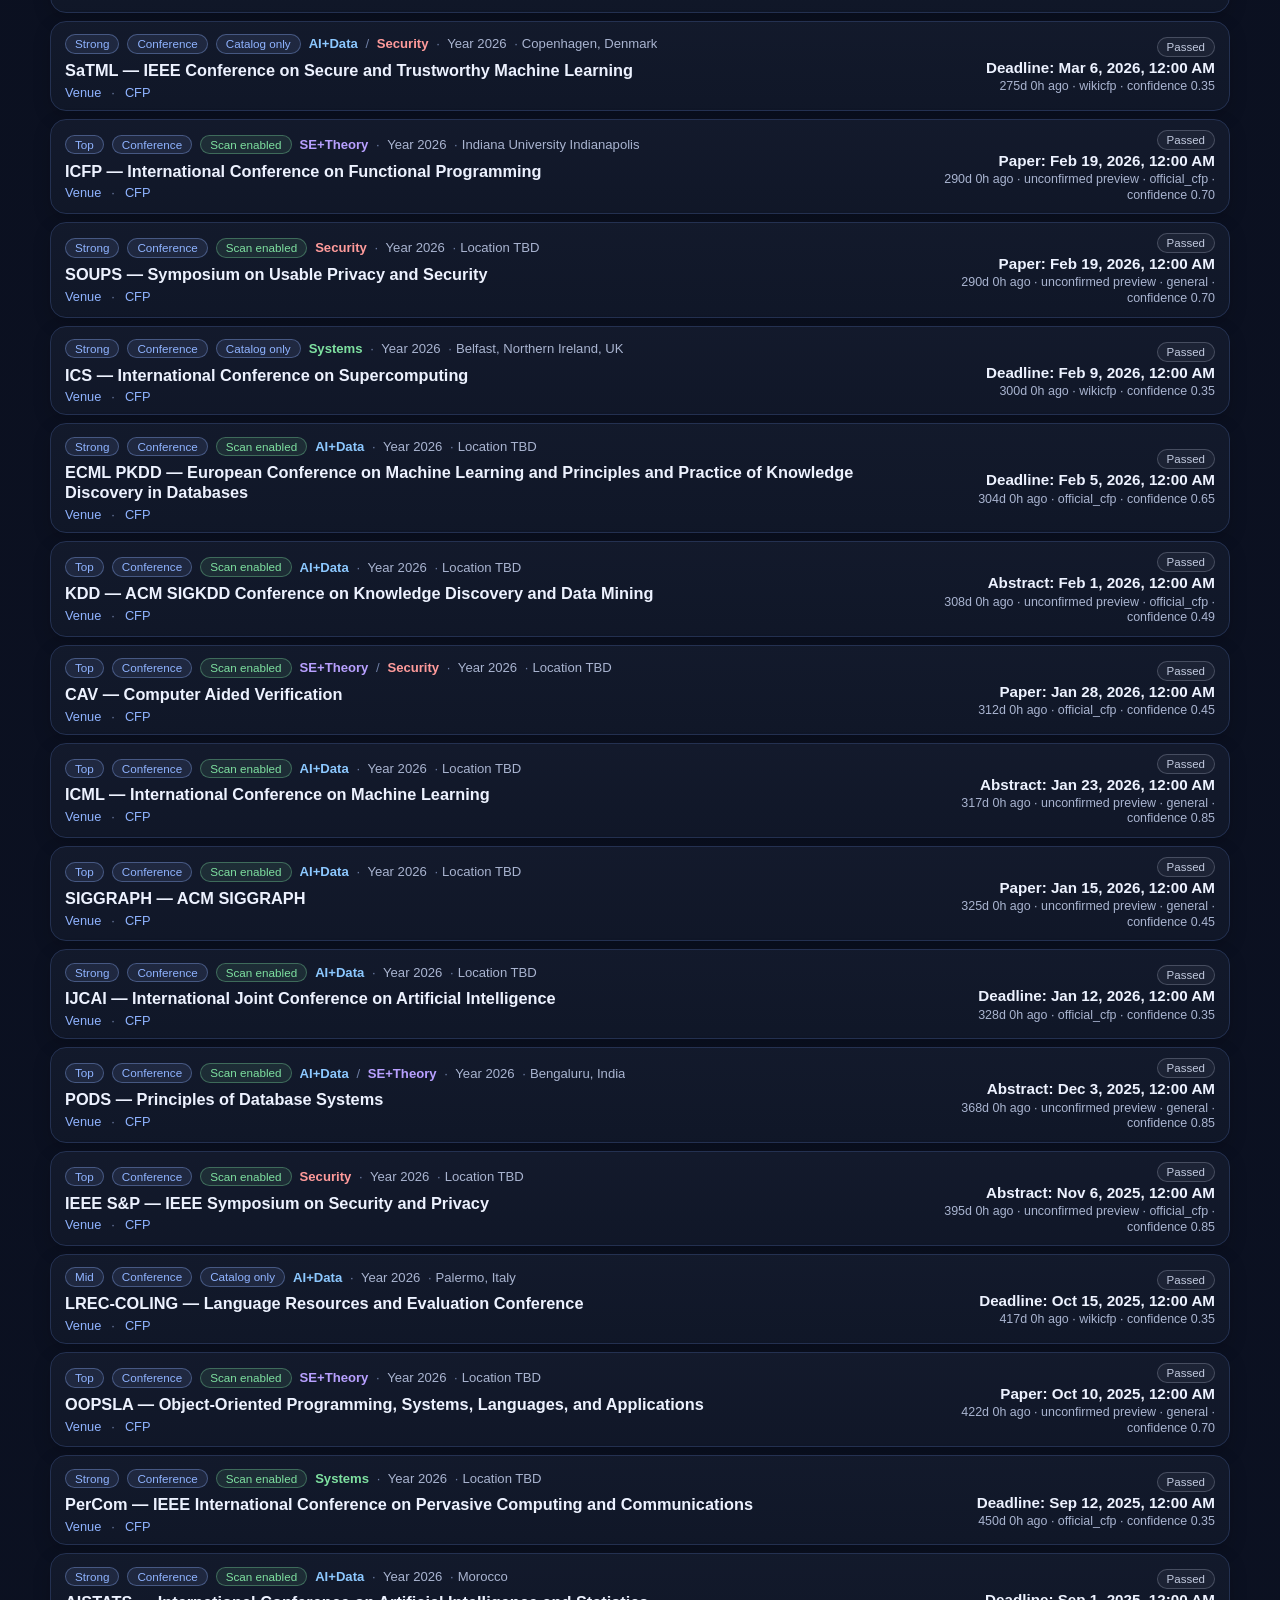
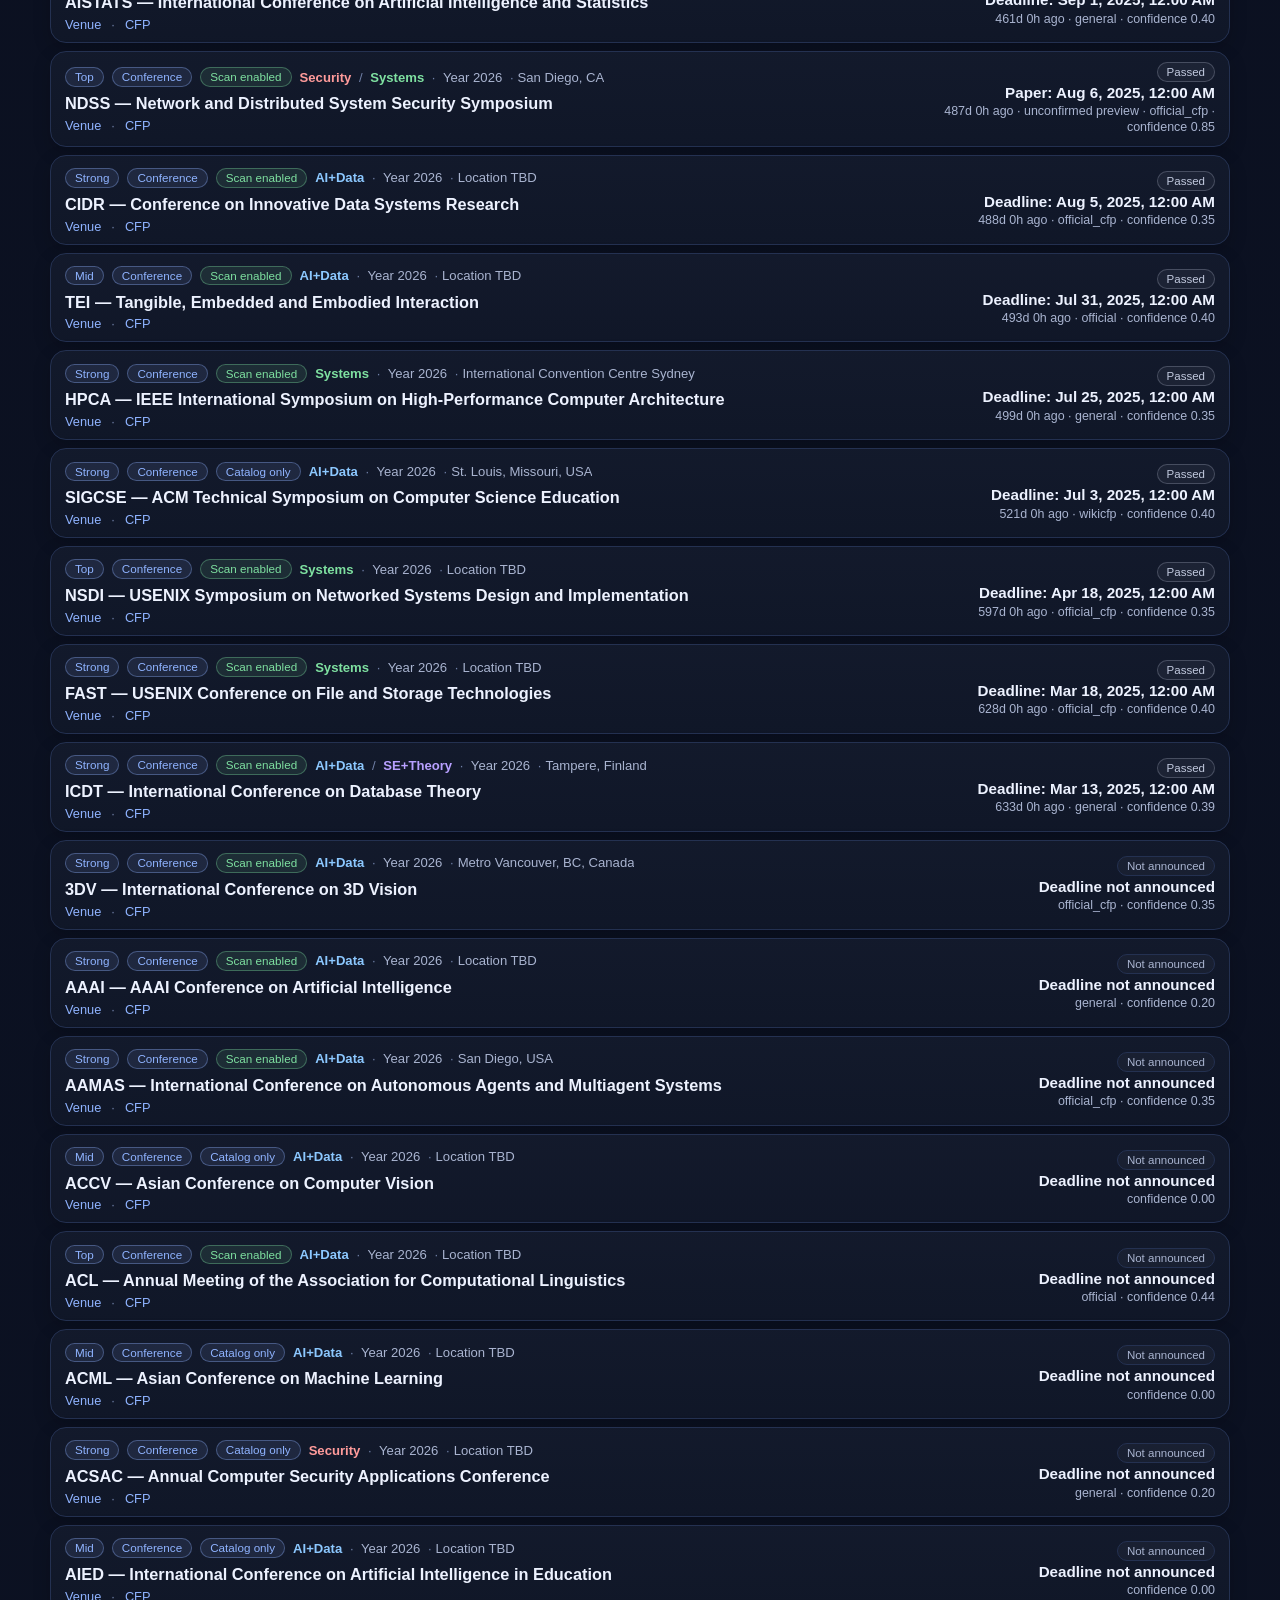
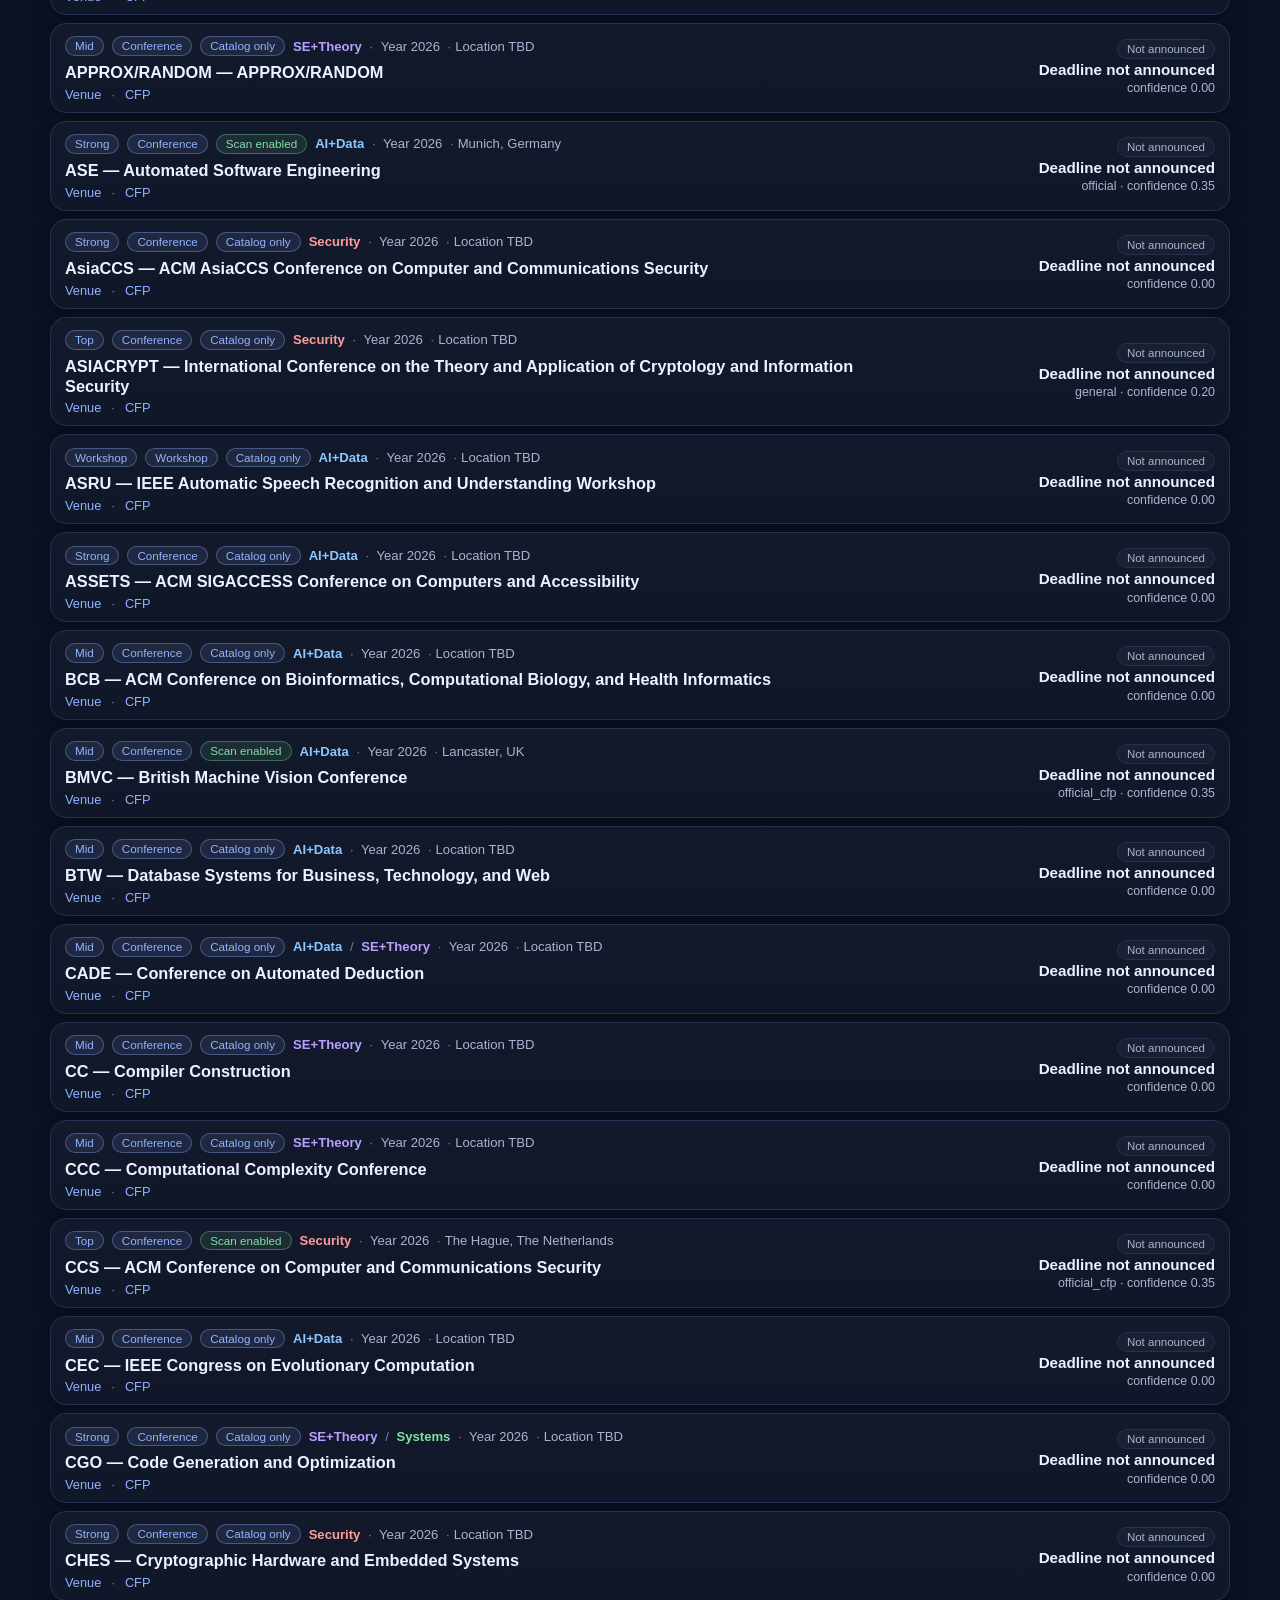
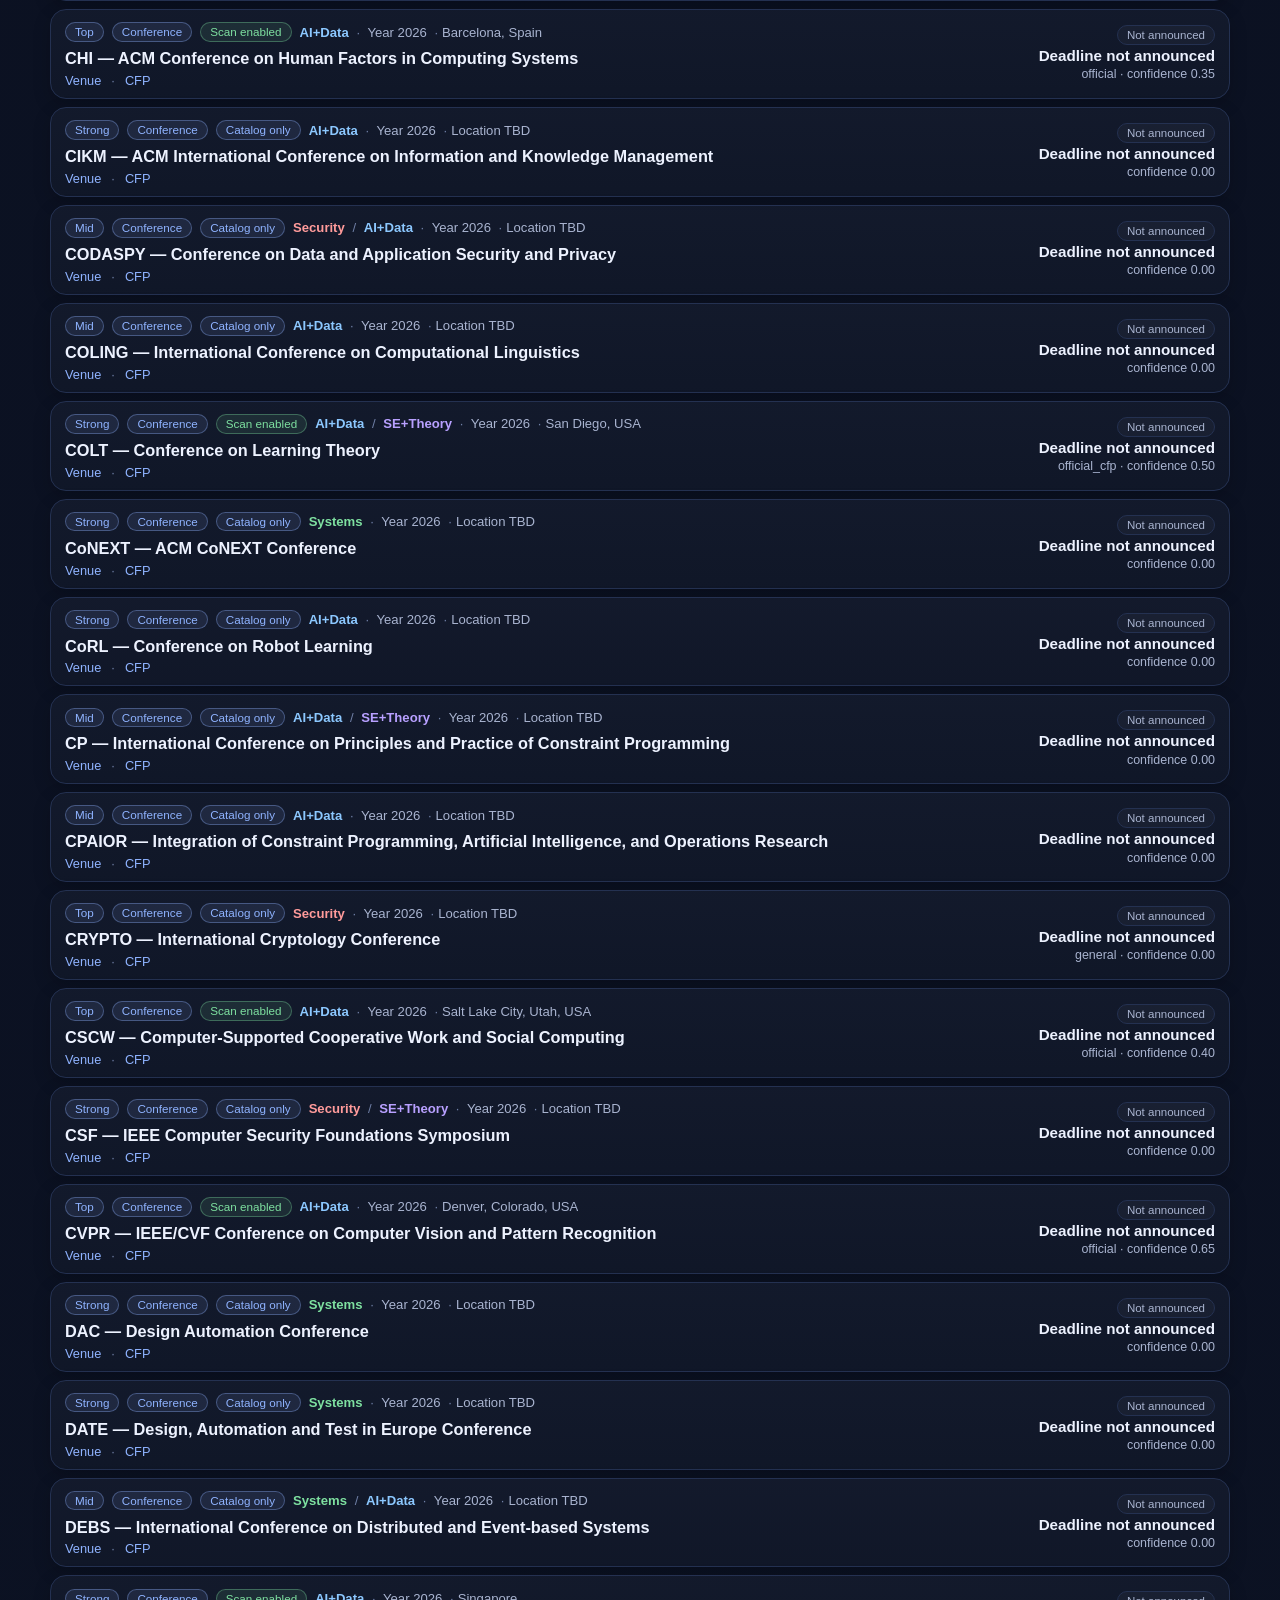
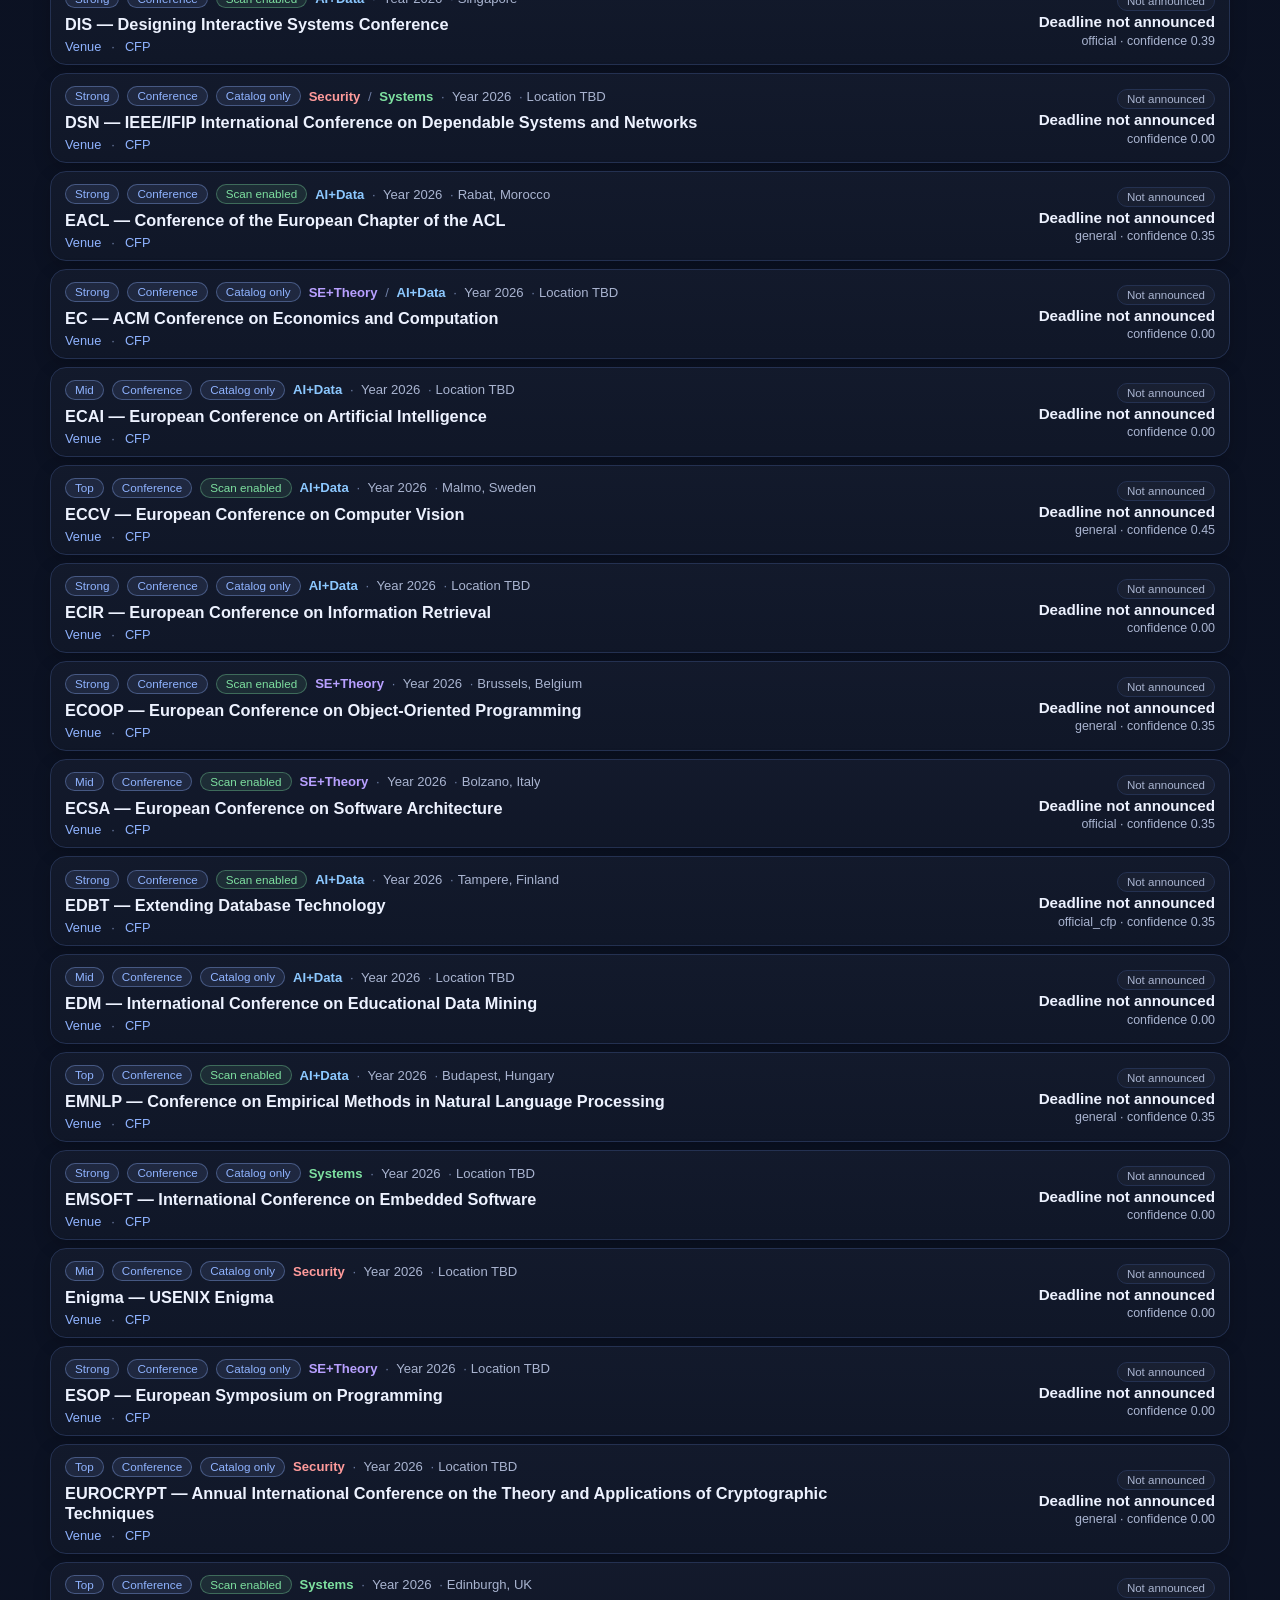
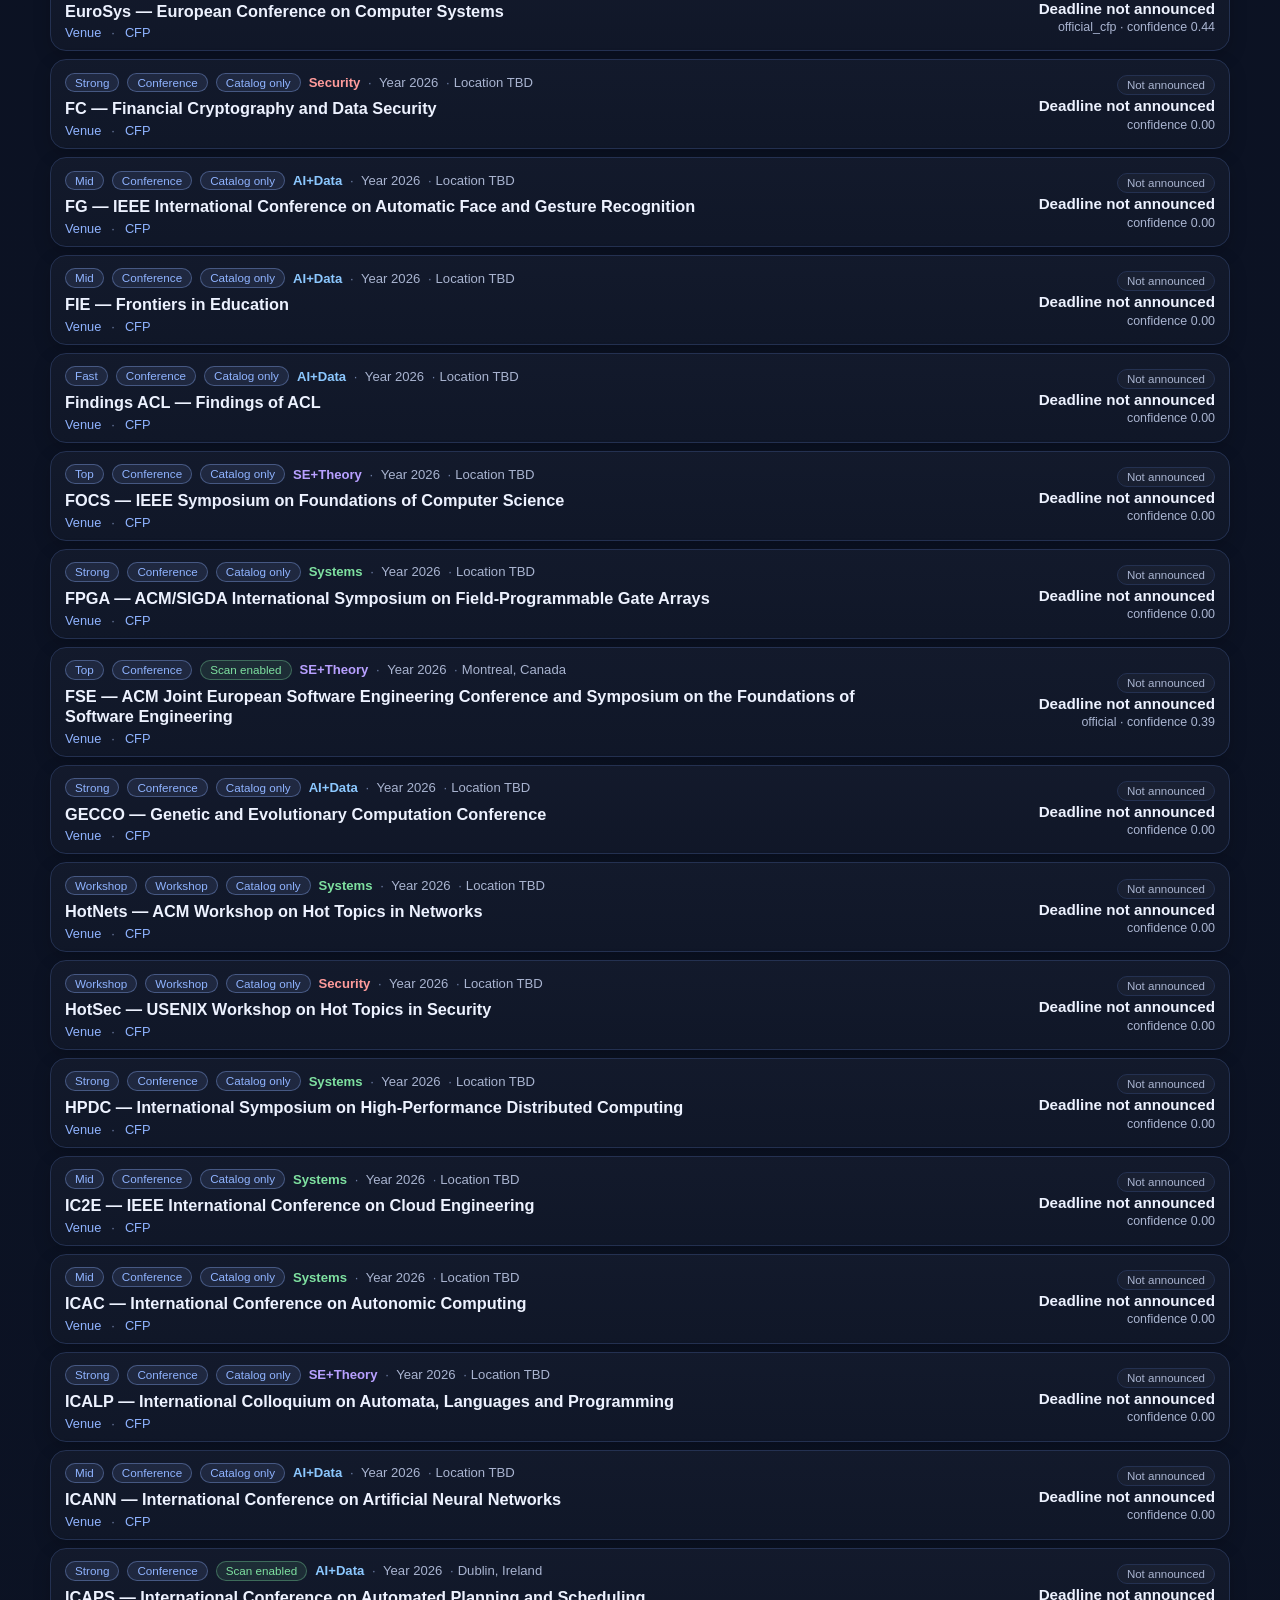
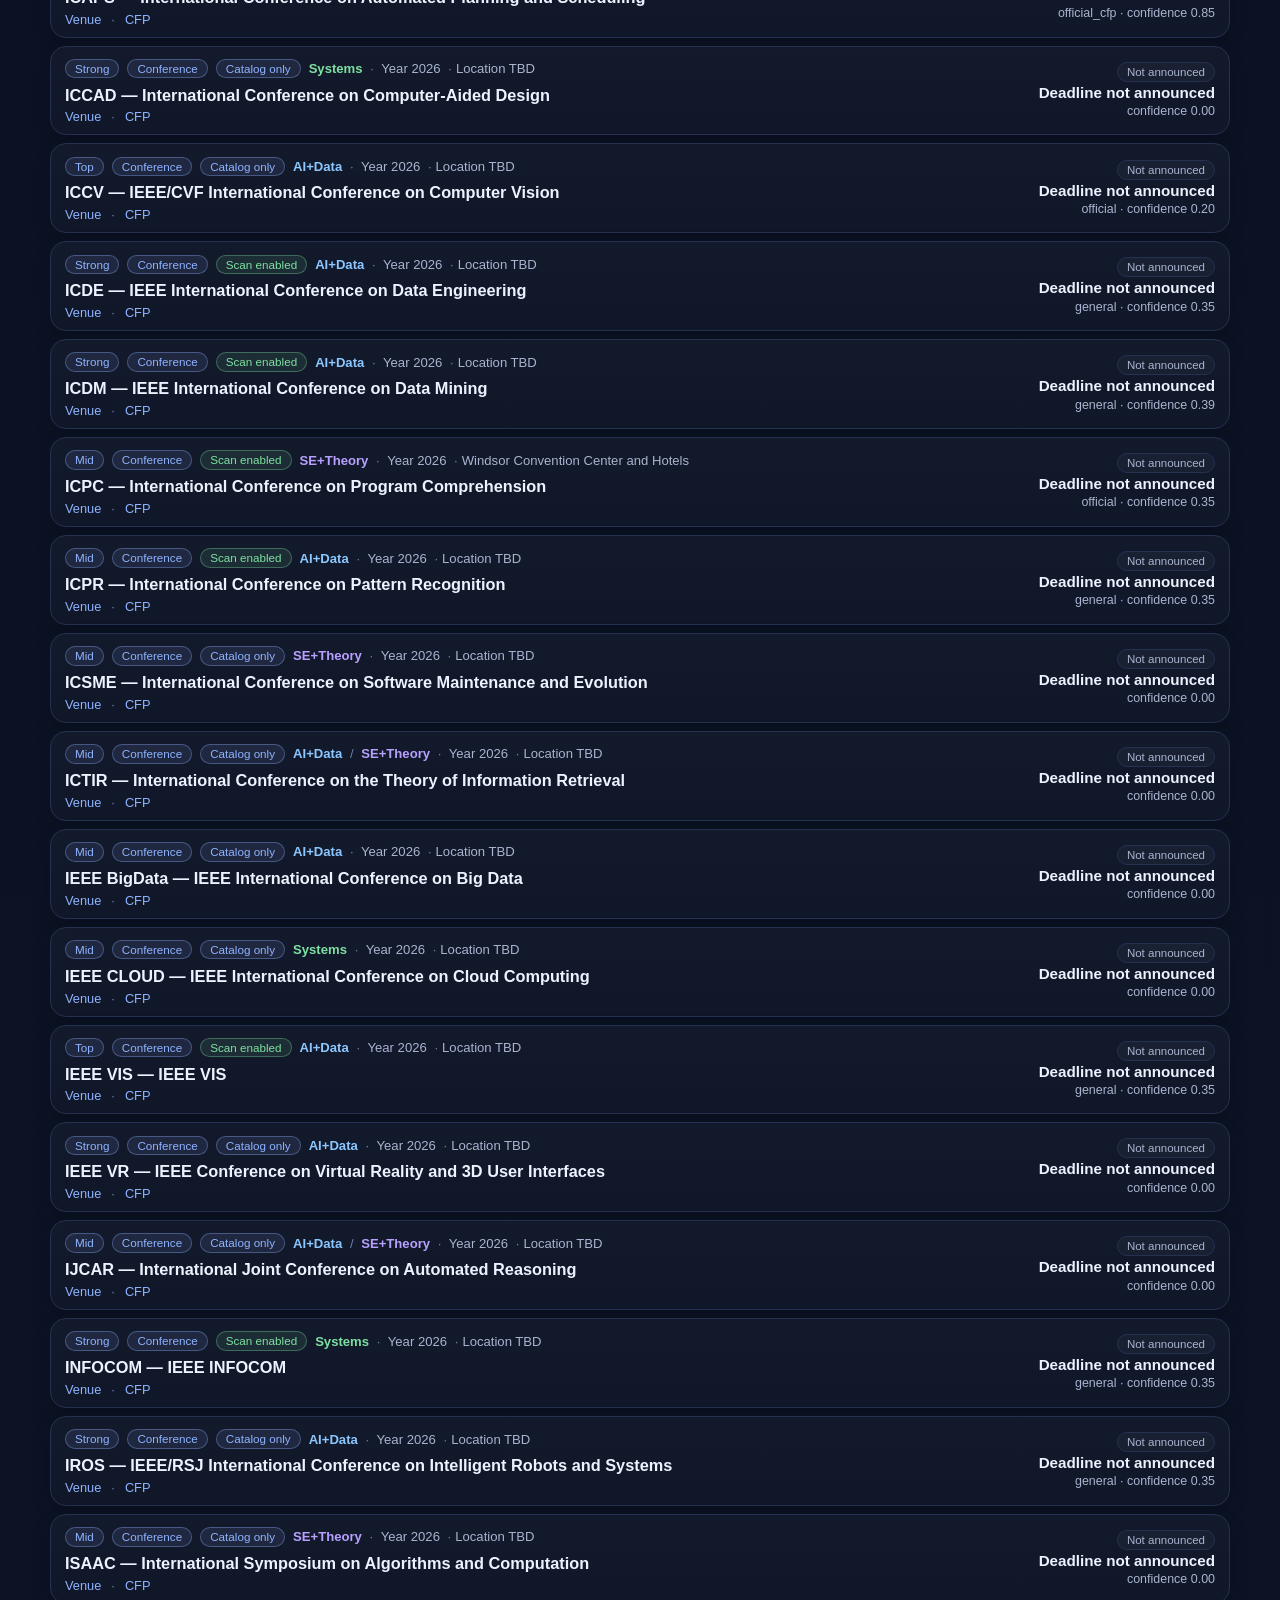
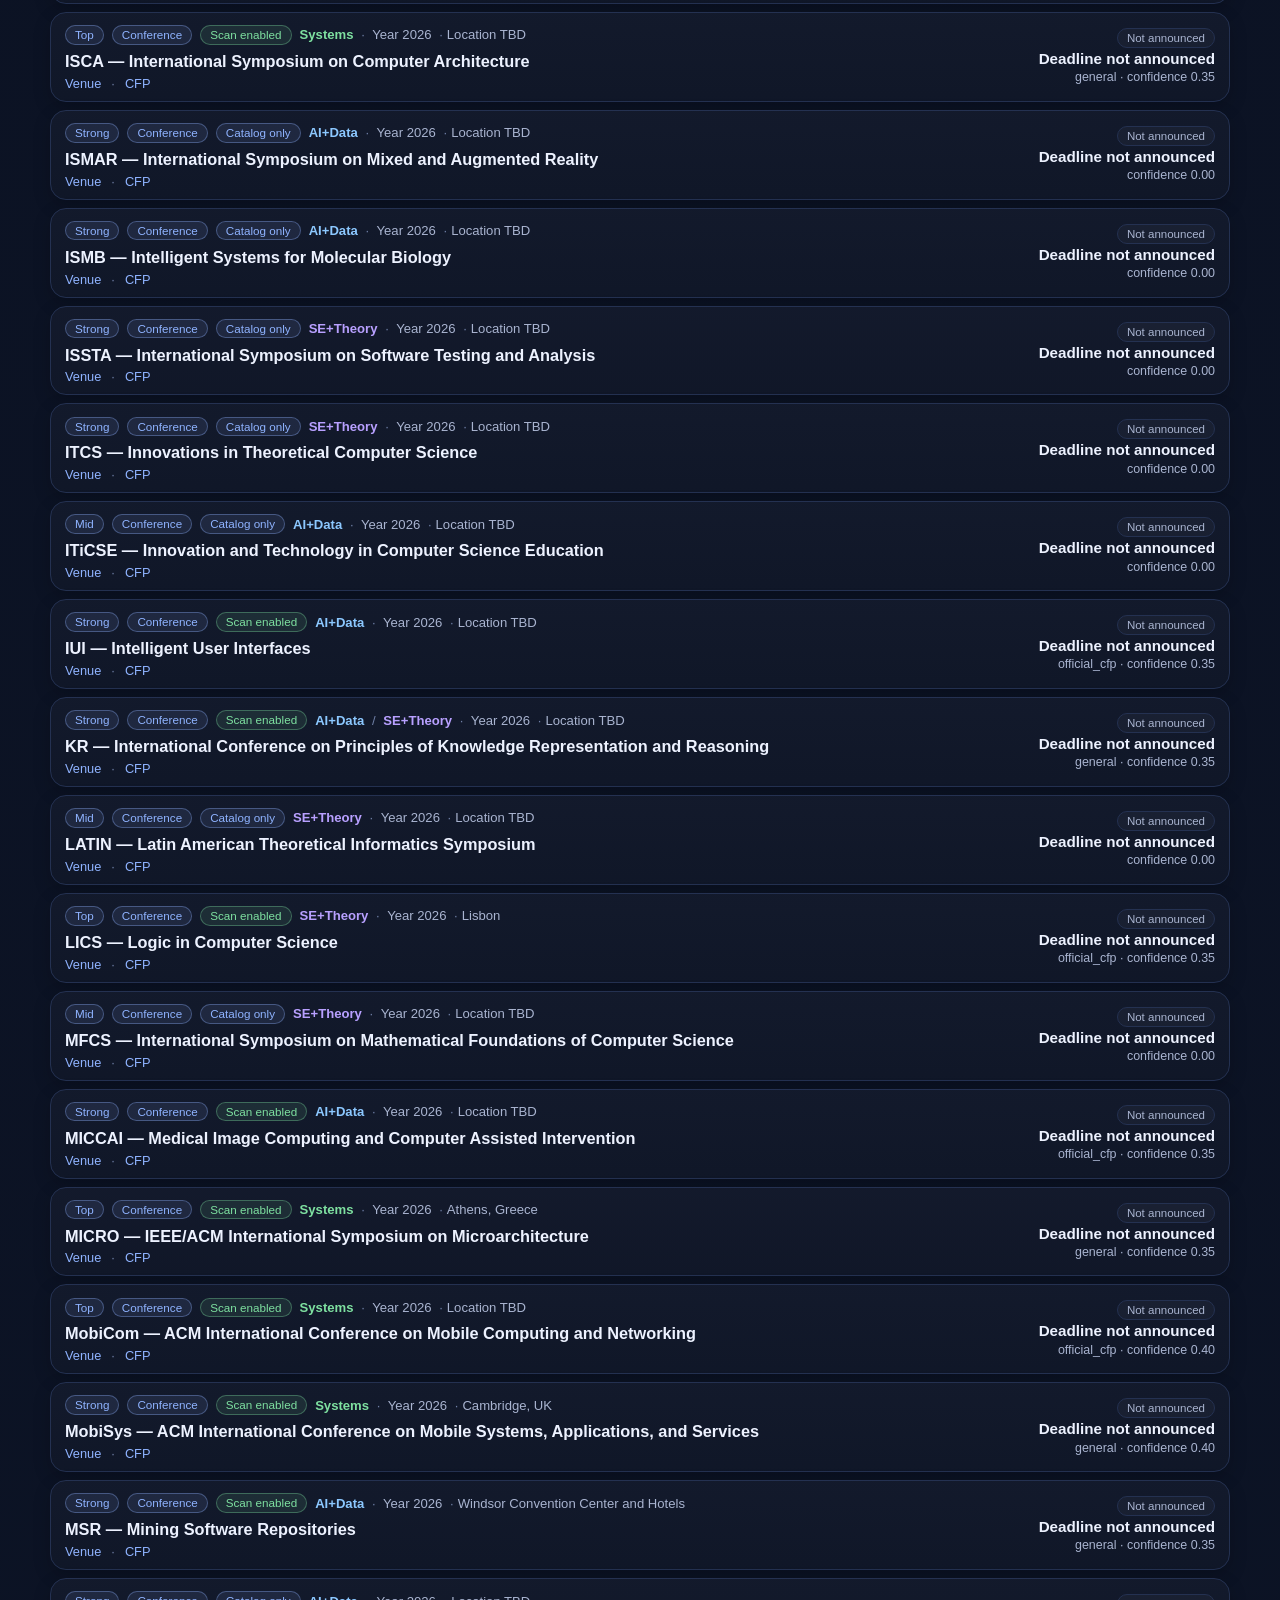
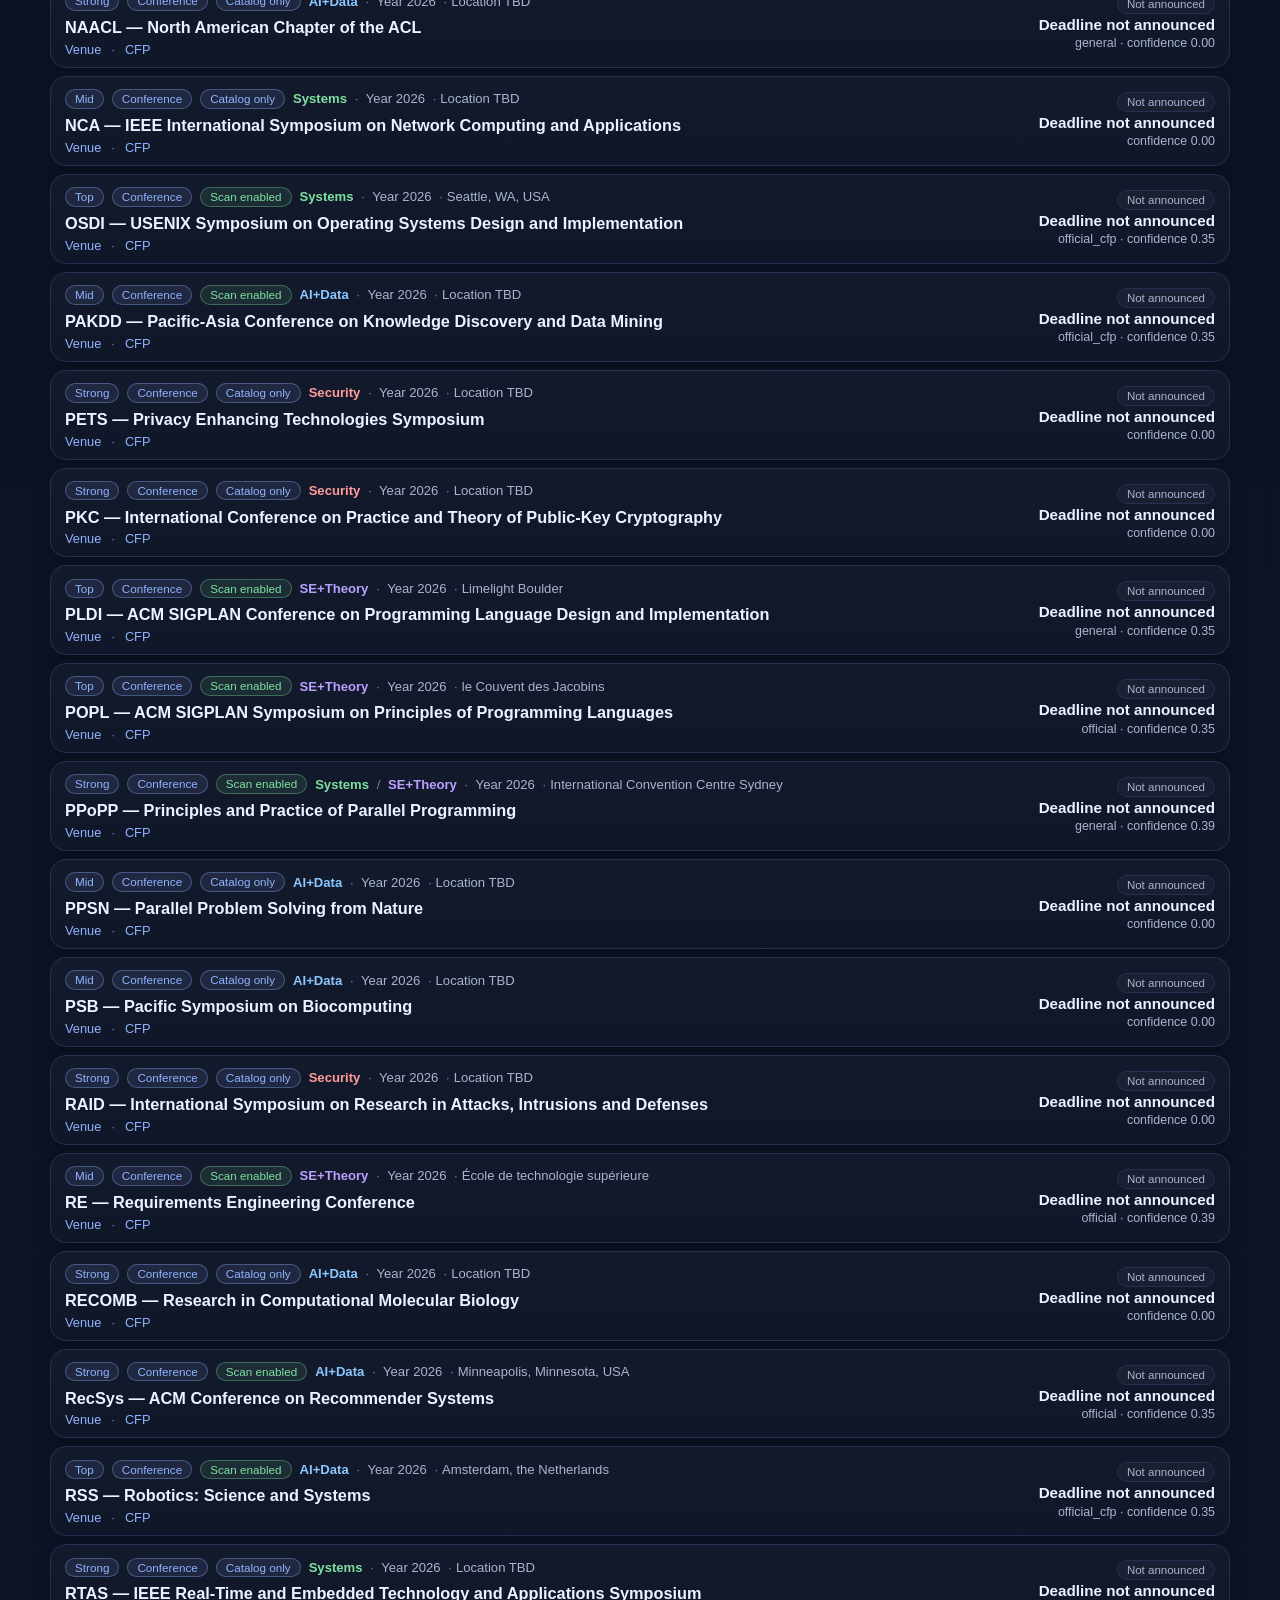
==== commit 92abe799: "Add files via upload" ====
--- a/docs/admin.html
+++ b/docs/admin.html
@@ -3,22 +3,57 @@
 <head>
   <meta charset="utf-8" />
   <meta name="viewport" content="width=device-width, initial-scale=1" />
-  <title>CS Deadlines Hub — Admin</title>
+  <title>Computer Science Conferences Tracker — Admin</title>
   <link rel="stylesheet" href="style.css" />
   <link rel="stylesheet" href="admin.css" />
 </head>
 <body class="admin-page">
+  <!-- Admin keeps the same visual shell as the public page, but exposes curation controls. -->
   <header class="wrap hero admin-hero">
     <div>
-      <h1>CS Deadlines Hub — Admin</h1>
-      <p class="sub">Internal review dashboard for confirmed records, scanned previews, catalog seeds, and scan failures.</p>
+      <h1>Computer Science Conferences Tracker — Admin</h1>
+      <p class="sub">Editorial workspace for reviewing scans, confirming deadlines, and maintaining catalog quality.</p>
     </div>
     <nav class="admin-nav">
+      <button id="themeToggle" class="theme-toggle" type="button" aria-label="Toggle black and white theme" aria-pressed="false" title="Switch to white theme">
+        <span class="theme-track" aria-hidden="true">
+          <span class="theme-knob"></span>
+        </span>
+        <span class="theme-label">BLACK</span>
+      </button>
       <a href="./index.html">Open public page</a>
     </nav>
   </header>
 
   <section class="wrap admin-summary" id="summaryCards"></section>
+
+  <section class="wrap admin-toolbar">
+    <!-- Toolbar actions manage only local draft state until a patch is exported/applied. -->
+    <div class="toolbar-card toolbar-actions">
+      <div>
+        <strong>Review workspace</strong>
+        <p>Approve, reject, and edit records in the browser. Changes are saved to local draft storage and can be exported as a review patch for local scripts or GitHub Actions.</p>
+      </div>
+      <div class="toolbar-buttons">
+        <button id="saveDraftBtn" class="btn secondary">Save draft</button>
+        <button id="exportReviewsBtn" class="btn">Export review patch</button>
+        <button id="downloadSnapshotBtn" class="btn secondary">Download merged snapshot</button>
+        <button id="clearDraftBtn" class="btn danger ghost">Clear draft</button>
+      </div>
+      <div class="toolbar-status" id="draftStatus">No local draft yet.</div>
+    </div>
+
+    <div class="toolbar-card toolbar-actions">
+      <div>
+        <strong>GitHub Pages / Actions flow</strong>
+        <p>Because GitHub Pages is static, the admin page cannot safely write to repository files directly. Export the patch JSON, commit it, and let a local script or GitHub Action apply it to <code>data/instances.yml</code>.</p>
+      </div>
+      <div class="toolbar-buttons compact">
+        <label class="btn secondary file-label" for="importReviewsInput">Import review patch</label>
+        <input id="importReviewsInput" type="file" accept="application/json" hidden />
+      </div>
+    </div>
+  </section>
 
   <section class="wrap controls admin-controls">
     <input id="adminSearch" type="search" placeholder="Search by venue, alias, parser, note, or source" />
@@ -41,10 +76,13 @@
       </select>
       <label class="toggle"><input id="scanEnabledOnly" type="checkbox" /><span>Scan enabled only</span></label>
       <label class="toggle"><input id="activeOnly" type="checkbox" checked /><span>Active only</span></label>
+      <label class="toggle"><input id="previewOnly" type="checkbox" /><span>Preview only</span></label>
+      <label class="toggle"><input id="editedOnly" type="checkbox" /><span>Edited only</span></label>
     </div>
   </section>
 
   <main class="wrap admin-layout">
+    <!-- The first panels are workflow-oriented; the final table is the full audit view. -->
     <section class="admin-panel">
       <div class="panel-head">
         <h2>Review queue</h2>
@@ -86,6 +124,7 @@
               <th>Confidence</th>
               <th>Checked</th>
               <th>Source</th>
+              <th>Draft</th>
             </tr>
           </thead>
           <tbody></tbody>
@@ -95,6 +134,7 @@
   </main>
 
   <template id="adminRowTemplate">
+    <!-- Each row expands into an inline edit surface backed by local draft storage. -->
     <article class="admin-row">
       <div class="admin-row-top">
         <div>
@@ -107,6 +147,8 @@
         <div class="admin-deadline"></div>
         <div class="admin-links"></div>
       </div>
+      <div class="admin-actions"></div>
+      <div class="admin-edit-panel"></div>
       <details class="admin-details">
         <summary>Details</summary>
         <div class="admin-details-grid">
--- a/docs/style.css
+++ b/docs/style.css
@@ -1,5 +1,8 @@
 :root {
+  /* Shared design tokens for the public and admin pages. */
   --bg: #0b1020;
+  --bg-grad-start: #0b1020;
+  --bg-grad-end: #0c1426;
   --panel: #11182b;
   --panel-2: #0f1627;
   --text: #edf2ff;
@@ -10,6 +13,33 @@
   --warning: #ffd166;
   --danger: #ff7b7b;
   --chip: #c7d2fe;
+  --row-grad-start: rgba(19,26,44,0.95);
+  --row-grad-end: rgba(16,23,40,0.95);
+  --row-hover-start: rgba(23,31,51,0.98);
+  --row-hover-end: rgba(18,26,44,0.98);
+  --shadow: 0 6px 18px rgba(0,0,0,0.18);
+}
+
+body[data-theme="light"] {
+  /* Light theme swaps the same token set rather than redefining component styles. */
+  --bg: #f6f7fb;
+  --bg-grad-start: #ffffff;
+  --bg-grad-end: #f0f2f8;
+  --panel: #ffffff;
+  --panel-2: #f6f8fc;
+  --text: #121521;
+  --muted: #4a5672;
+  --line: #d6dcea;
+  --accent: #22428c;
+  --success: #21824a;
+  --warning: #8c6500;
+  --danger: #b42318;
+  --chip: #3e4e73;
+  --row-grad-start: #ffffff;
+  --row-grad-end: #f6f8fc;
+  --row-hover-start: #fbfcff;
+  --row-hover-end: #f3f6fd;
+  --shadow: 0 4px 12px rgba(21,32,61,0.08);
 }
 
 * { box-sizing: border-box; }
@@ -17,7 +47,7 @@
 body {
   margin: 0;
   font-family: -apple-system, BlinkMacSystemFont, "Segoe UI", Inter, sans-serif;
-  background: linear-gradient(180deg, #0b1020 0%, #0c1426 100%);
+  background: linear-gradient(180deg, var(--bg-grad-start) 0%, var(--bg-grad-end) 100%);
   color: var(--text);
 }
 
@@ -47,6 +77,84 @@
   font-size: 0.95rem;
 }
 
+.hero-right {
+  display: flex;
+  align-items: center;
+  gap: 10px;
+}
+
+.theme-toggle {
+  /* The toggle is styled like a compact switch so theme state reads at a glance. */
+  display: inline-flex;
+  align-items: center;
+  gap: 8px;
+  width: 170px;
+  height: 40px;
+  padding: 4px 10px 4px 6px;
+  background: linear-gradient(180deg, var(--panel) 0%, var(--panel-2) 100%);
+  color: var(--text);
+  border: 1px solid var(--line);
+  border-radius: 14px;
+  box-shadow: 0 4px 14px rgba(0, 0, 0, 0.16), inset 0 1px 0 rgba(255, 255, 255, 0.06);
+  cursor: pointer;
+  transition: border-color 0.2s ease, transform 0.1s ease;
+}
+
+.theme-toggle:hover {
+  border-color: var(--accent);
+}
+
+.theme-toggle:focus-visible {
+  outline: 2px solid var(--accent);
+  outline-offset: 2px;
+}
+
+.theme-toggle:active {
+  transform: translateY(1px);
+}
+
+.theme-track {
+  position: relative;
+  width: 62px;
+  height: 28px;
+  border-radius: 999px;
+  background: #0f172a;
+  border: 1px solid rgba(255, 255, 255, 0.12);
+  box-shadow: inset 0 1px 4px rgba(0, 0, 0, 0.35);
+}
+
+.theme-knob {
+  position: absolute;
+  top: 2px;
+  left: 2px;
+  width: 24px;
+  height: 24px;
+  border-radius: 50%;
+  background: linear-gradient(180deg, #ffffff 0%, #d9e1f5 100%);
+  box-shadow: 0 2px 8px rgba(0, 0, 0, 0.35);
+  transition: transform 0.2s ease;
+}
+
+.theme-label {
+  min-width: 74px;
+  text-align: right;
+  font-size: 0.74rem;
+  font-weight: 700;
+  letter-spacing: 0.08em;
+  user-select: none;
+  color: var(--text);
+  opacity: 0.88;
+}
+
+.theme-toggle.is-light .theme-knob {
+  transform: translateX(34px);
+}
+
+.theme-toggle.is-light .theme-track {
+  background: #f3f6fd;
+  border-color: #cfd8ec;
+}
+
 .summary-box {
   min-width: 132px;
   background: var(--panel);
@@ -67,9 +175,22 @@
 }
 
 .controls {
+  /* Filters stay close to the hero to support quick scan-and-refine behavior. */
   display: grid;
   gap: 10px;
   padding-top: 8px;
+}
+
+.disclaimer-wrap {
+  padding-top: 4px;
+  padding-bottom: 4px;
+}
+
+.disclaimer {
+  margin: 0;
+  color: var(--muted);
+  font-size: 0.76rem;
+  line-height: 1.3;
 }
 
 input, select {
@@ -105,19 +226,19 @@
 }
 
 .control-row {
-  display: grid;
-  grid-template-columns: 1.1fr 1.1fr 1.1fr auto;
+  display: flex;
+  flex-wrap: wrap;
   gap: 10px;
   align-items: center;
 }
 
-.toggle {
-  display: inline-flex;
-  align-items: center;
-  gap: 8px;
-  color: var(--muted);
-  font-size: 0.88rem;
-  white-space: nowrap;
+.control-row > select {
+  flex: 0 1 180px;
+}
+
+#sortFilter {
+  margin-left: auto;
+  order: 99;
 }
 
 .list {
@@ -128,15 +249,16 @@
 }
 
 .venue-row {
-  background: linear-gradient(180deg, rgba(19,26,44,0.95) 0%, rgba(16,23,40,0.95) 100%);
+  /* Each venue uses a card row so dense metadata still feels scannable. */
+  background: linear-gradient(180deg, var(--row-grad-start) 0%, var(--row-grad-end) 100%);
   border: 1px solid var(--line);
   border-radius: 16px;
   padding: 10px 14px;
-  box-shadow: 0 6px 18px rgba(0,0,0,0.18);
+  box-shadow: var(--shadow);
 }
 
 .venue-row:hover {
-  background: linear-gradient(180deg, rgba(23,31,51,0.98) 0%, rgba(18,26,44,0.98) 100%);
+  background: linear-gradient(180deg, var(--row-hover-start) 0%, var(--row-hover-end) 100%);
 }
 
 .row-main {
@@ -236,6 +358,7 @@
 }
 
 .status-chip {
+  /* Status chips represent urgency relative to "next deadline", not pipeline status. */
   display: inline-flex;
   align-items: center;
   border-radius: 999px;
@@ -293,6 +416,7 @@
 }
 
 @media (max-width: 980px) {
+  /* Collapse the two-column deadline layout before the cards feel cramped. */
   .control-row {
     grid-template-columns: 1fr 1fr;
   }
@@ -308,11 +432,16 @@
 }
 
 @media (max-width: 720px) {
+  /* Mobile prioritizes readable metadata wrapping over strict single-line density. */
   .hero {
     flex-direction: column;
     align-items: stretch;
   }
 
+  .hero-right {
+    justify-content: space-between;
+  }
+
   .control-row {
     grid-template-columns: 1fr;
   }
--- a/docs/admin.css
+++ b/docs/admin.css
@@ -1,10 +1,16 @@
-
 .admin-page {
-  background: #0b1020;
+  /* Admin reuses public tokens, then layers denser workspace-specific layout rules on top. */
+  background: linear-gradient(180deg, var(--bg-grad-start) 0%, var(--bg-grad-end) 100%);
 }
 
 .admin-hero {
   align-items: center;
+}
+
+.admin-nav {
+  display: flex;
+  align-items: center;
+  gap: 8px;
 }
 
 .admin-nav a {
@@ -24,11 +30,81 @@
   margin-top: 18px;
 }
 
-.summary-card {
+.summary-card,
+.toolbar-card {
+  /* Summary and toolbar cards share the same surface treatment for visual consistency. */
   padding: 14px 16px;
   border: 1px solid var(--line);
   border-radius: 16px;
   background: rgba(255,255,255,0.03);
+}
+
+.admin-toolbar {
+  display: grid;
+  gap: 12px;
+  margin-top: 16px;
+}
+
+.toolbar-actions {
+  display: grid;
+  gap: 10px;
+}
+
+.toolbar-actions p {
+  margin: 6px 0 0;
+  color: var(--muted);
+  font-size: 0.9rem;
+}
+
+.toolbar-buttons {
+  display: flex;
+  flex-wrap: wrap;
+  gap: 8px;
+}
+
+.toolbar-buttons.compact {
+  justify-content: flex-start;
+}
+
+.toolbar-status {
+  color: var(--muted);
+  font-size: 0.9rem;
+}
+
+.btn {
+  /* Buttons are intentionally neutral so status color remains on badges and data chips. */
+  display: inline-flex;
+  align-items: center;
+  justify-content: center;
+  gap: 6px;
+  padding: 10px 12px;
+  border-radius: 12px;
+  border: 1px solid rgba(120, 150, 255, 0.35);
+  background: rgba(120, 150, 255, 0.16);
+  color: var(--text);
+  cursor: pointer;
+  text-decoration: none;
+}
+
+.btn.secondary,
+.file-label {
+  border-color: var(--line);
+  background: rgba(255,255,255,0.04);
+}
+
+.btn.ghost {
+  background: transparent;
+}
+
+.btn.danger {
+  border-color: rgba(255, 107, 107, 0.4);
+  background: rgba(255, 107, 107, 0.12);
+}
+
+.btn.tiny {
+  padding: 7px 10px;
+  border-radius: 10px;
+  font-size: 0.83rem;
 }
 
 .admin-controls {
@@ -47,6 +123,7 @@
 }
 
 .admin-panel {
+  /* Panels segment the workflow into review buckets plus one audit table. */
   border: 1px solid var(--line);
   border-radius: 18px;
   background: rgba(255,255,255,0.025);
@@ -94,15 +171,22 @@
 .admin-meta,
 .table-sub,
 .admin-details,
-.admin-links {
+.admin-links,
+.table-draft {
   color: var(--muted);
   font-size: 0.84rem;
 }
 
-.admin-badges {
+.admin-badges,
+.admin-actions,
+.edit-actions,
+.inline-actions {
   display: flex;
   flex-wrap: wrap;
   gap: 6px;
+}
+
+.admin-badges {
   justify-content: flex-end;
 }
 
@@ -114,6 +198,72 @@
   align-items: center;
 }
 
+.admin-actions {
+  margin-top: 12px;
+}
+
+.admin-edit-panel {
+  margin-top: 12px;
+}
+
+.edit-box {
+  /* Inline editing avoids navigation jumps while reviewing many venues in sequence. */
+  border: 1px solid var(--line);
+  border-radius: 14px;
+  padding: 12px;
+  background: rgba(255,255,255,0.03);
+}
+
+.edit-box summary {
+  cursor: pointer;
+  font-weight: 600;
+}
+
+.edit-form {
+  display: grid;
+  gap: 12px;
+  margin-top: 12px;
+}
+
+.form-grid {
+  display: grid;
+  grid-template-columns: repeat(2, minmax(0, 1fr));
+  gap: 10px;
+}
+
+.edit-form label {
+  display: grid;
+  gap: 6px;
+}
+
+.edit-form label span,
+.field-label {
+  font-size: 0.82rem;
+  color: var(--muted);
+}
+
+.edit-form input,
+.edit-form select,
+.edit-form textarea {
+  width: 100%;
+  padding: 10px 12px;
+  border-radius: 10px;
+  border: 1px solid var(--line);
+  background: rgba(11, 16, 32, 0.8);
+  color: var(--text);
+}
+
+.deadline-list {
+  display: grid;
+  gap: 8px;
+}
+
+.deadline-row {
+  display: grid;
+  grid-template-columns: 1fr 1fr auto;
+  gap: 8px;
+}
+
 .admin-deadline {
   font-size: 0.9rem;
   color: var(--text);
@@ -139,6 +289,7 @@
 }
 
 .admin-table {
+  /* The table is the high-density fallback when cards are too verbose for audits. */
   width: 100%;
   border-collapse: collapse;
   font-size: 0.9rem;
@@ -156,14 +307,21 @@
 .badge.failed { border-color: rgba(255, 107, 107, 0.4); color: #ff8f8f; }
 .badge.confirmed { border-color: rgba(126, 224, 160, 0.35); color: #7ee0a0; }
 .badge.catalog { border-color: rgba(120, 150, 255, 0.35); color: #9fb3ff; }
+.badge.edited { border-color: rgba(194, 153, 255, 0.4); color: #d5b3ff; }
 .badge.raw-status, .badge.parser, .badge.scan { color: var(--muted); }
 
-@media (max-width: 760px) {
+@media (max-width: 860px) {
+  /* Mobile stacks every dense admin grid into a single column for touch readability. */
+  .form-grid,
+  .deadline-row,
   .admin-row-top,
   .admin-row-body,
   .admin-details-grid {
     grid-template-columns: 1fr;
     display: grid;
   }
-  .admin-badges { justify-content: flex-start; }
-}
+
+  .admin-badges {
+    justify-content: flex-start;
+  }
+}
